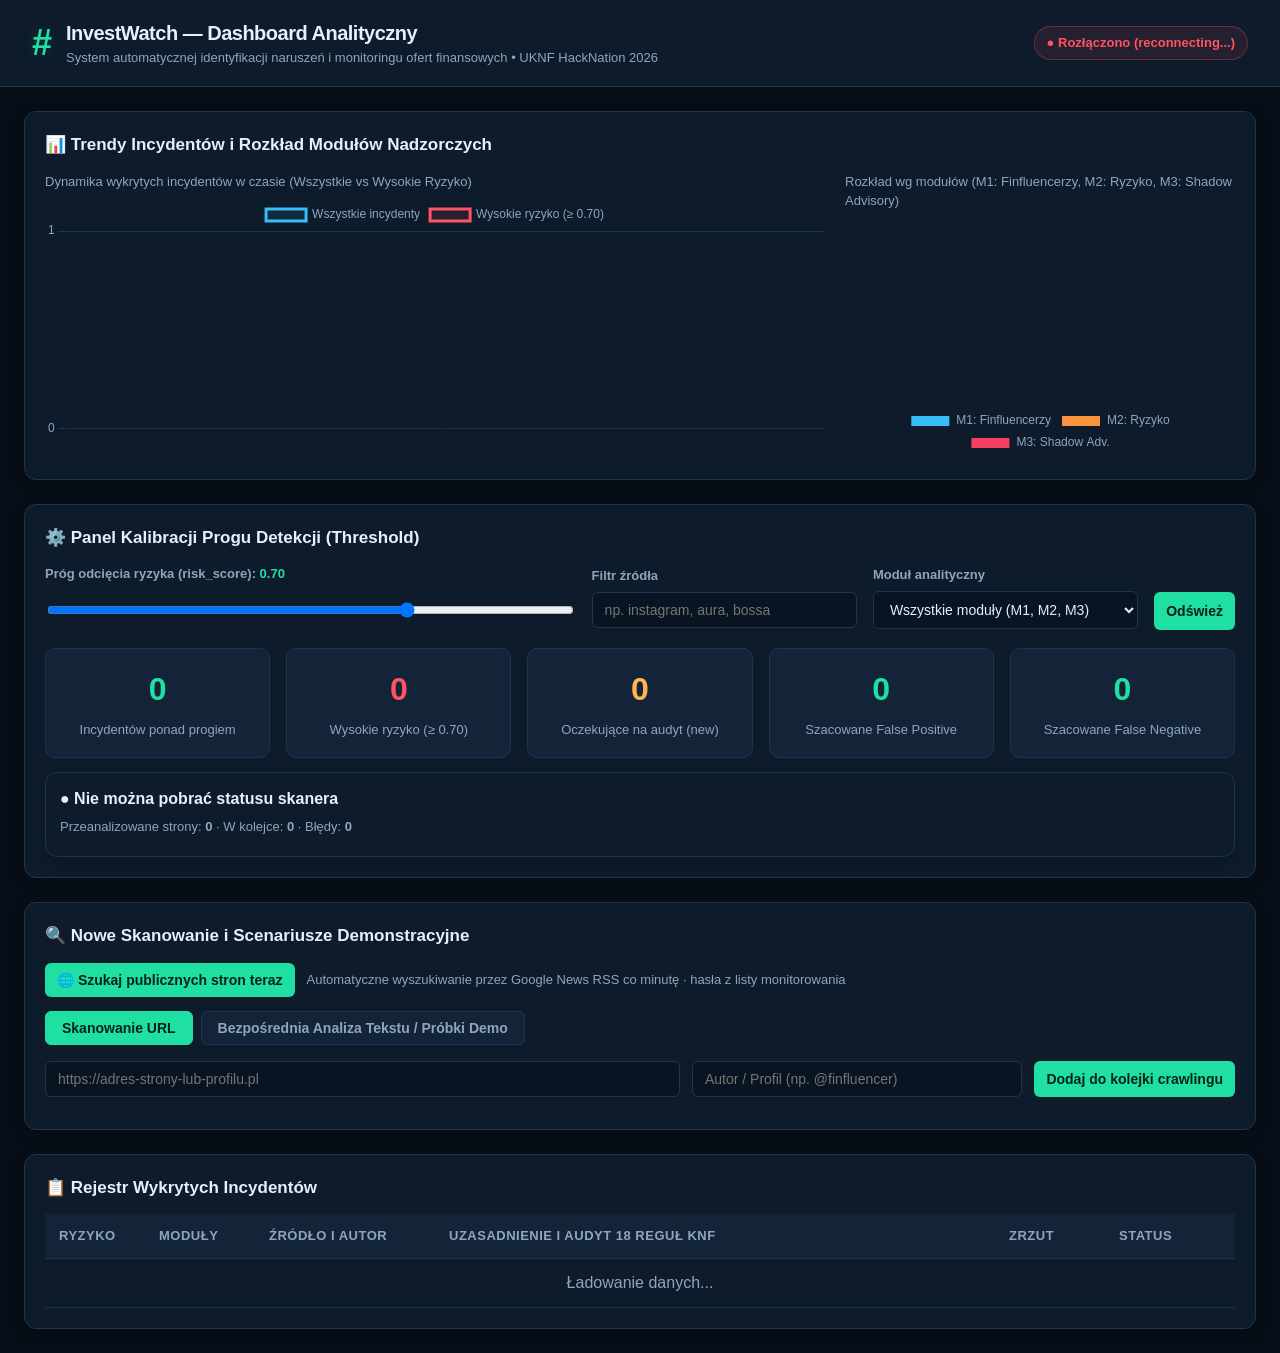
==== frontend-dashboard/public/index.html @ 6105995d "save" ====
<!doctype html>
<html lang="pl">
<head>
  <meta charset="utf-8">
  <meta name="viewport" content="width=device-width,initial-scale=1">
  <title>#InvestWatch — Dashboard Analityczny UKNF</title>
  <link rel="stylesheet" href="style.css">
  <script src="chart.umd.js"></script>
</head>
<body>
  <header>
    <div class="logo-group">
      <span class="mark">#</span>
      <div>
        <h1>InvestWatch — Dashboard Analityczny</h1>
        <p>System automatycznej identyfikacji naruszeń i monitoringu ofert finansowych • UKNF HackNation 2026</p>
      </div>
    </div>
    <div class="status-badge" id="connStatus">● System Online</div>
  </header>

  <main>
    <!-- Sekcja Wykresów Trendów i Modułów -->
    <section class="card">
      <h2>📊 Trendy Incydentów i Rozkład Modułów Nadzorczych</h2>
      <div class="charts-grid">
        <div>
          <div style="font-size: 13px; color: var(--muted); margin-bottom: 8px;">Dynamika wykrytych incydentów w czasie (Wszystkie vs Wysokie Ryzyko)</div>
          <div class="chart-wrapper">
            <canvas id="trendsChart"></canvas>
          </div>
        </div>
        <div>
          <div style="font-size: 13px; color: var(--muted); margin-bottom: 8px;">Rozkład wg modułów (M1: Finfluencerzy, M2: Ryzyko, M3: Shadow Advisory)</div>
          <div class="chart-wrapper">
            <canvas id="modulesChart"></canvas>
          </div>
        </div>
      </div>
    </section>

    <!-- Sekcja Kalibracji i Statystyk -->
    <section class="card">
      <h2>⚙️ Panel Kalibracji Progu Detekcji (Threshold)</h2>
      <div class="controls-row">
        <div class="control-group" style="flex: 2;">
          <label>Próg odcięcia ryzyka (risk_score): <b id="thresholdDisplay" style="color: var(--accent);">0.70</b></label>
          <input id="threshold" type="range" min="0" max="1" step="0.05" value="0.70">
        </div>
        <div class="control-group">
          <label>Filtr źródła</label>
          <input id="sourceFilter" placeholder="np. instagram, aura, bossa">
        </div>
        <div class="control-group">
          <label>Moduł analityczny</label>
          <select id="moduleFilter">
            <option value="">Wszystkie moduły (M1, M2, M3)</option>
            <option value="1">Moduł 1 — Finfluencerzy i podmioty trzecie</option>
            <option value="2">Moduł 2 — Zgodność i informacja o ryzyku</option>
            <option value="3">Moduł 3 — Shadow Advisory (brak licencji KNF)</option>
          </select>
        </div>
        <button id="refreshBtn" style="height: 38px; align-self: flex-end;">Odśwież</button>
      </div>

      <div class="stats-grid" style="margin-top: 18px;">
        <div class="stat-item"><b id="statTotal">0</b><span>Incydentów ponad progiem</span></div>
        <div class="stat-item danger"><b id="statHigh">0</b><span>Wysokie ryzyko (≥ 0.70)</span></div>
        <div class="stat-item warn"><b id="statReview">0</b><span>Oczekujące na audyt (new)</span></div>
        <div class="stat-item"><b id="statFp">0</b><span>Szacowane False Positive</span></div>
        <div class="stat-item"><b id="statFn">0</b><span>Szacowane False Negative</span></div>
      </div>
      <div class="card" id="crawlerLive" style="margin-top:14px;padding:14px;border:1px solid var(--line);">
        <b id="crawlerState">● Skaner uruchomiony — oczekuje na nowe strony</b>
        <div style="margin-top:6px;font-size:13px;color:var(--muted);">Przeanalizowane strony: <b id="pagesAnalyzed">0</b> · W kolejce: <b id="pagesQueued">0</b> · Błędy: <b id="pagesFailed">0</b></div>
        <div id="currentPage" style="margin-top:6px;font-size:13px;overflow-wrap:anywhere;"></div>
      </div>
    </section>

    <!-- Sekcja Nowego Skanowania i Szybkich Próbek Demo -->
    <section class="card">
      <h2>🔍 Nowe Skanowanie i Scenariusze Demonstracyjne</h2>
      <div style="display:flex;gap:12px;align-items:center;flex-wrap:wrap;margin-bottom:14px;">
        <button type="button" id="discoverBtn">🌐 Szukaj publicznych stron teraz</button>
        <span style="font-size:13px;color:var(--muted);">Automatyczne wyszukiwanie przez Google News RSS co minutę · hasła z listy monitorowania</span>
      </div>
      <div class="tab-nav">
        <button class="tab-btn active" id="tabUrlBtn">Skanowanie URL</button>
        <button class="tab-btn" id="tabTextBtn">Bezpośrednia Analiza Tekstu / Próbki Demo</button>
      </div>

      <!-- Skanowanie URL -->
      <div id="tabUrlContent">
        <form id="urlScanForm" style="display: flex; gap: 12px; flex-wrap: wrap;">
          <input id="scanUrl" type="url" placeholder="https://adres-strony-lub-profilu.pl" required style="flex: 2; min-width: 280px;">
          <input id="scanAuthor" placeholder="Autor / Profil (np. @finfluencer)" style="flex: 1; min-width: 180px;">
          <button type="submit">Dodaj do kolejki crawlingu</button>
        </form>
      </div>

      <!-- Bezpośrednia analiza tekstu i próbki demo -->
      <div id="tabTextContent" style="display: none;">
        <div style="font-size: 13px; color: var(--muted); margin-bottom: 8px;">Wklej treść oferty lub wybierz gotowy scenariusz demo przygotowany dla Jury:</div>
        <textarea id="directText" rows="4" style="width: 100%;" placeholder="Wklej treść posta, oferty lub materiału promocyjnego..."></textarea>
        <div style="display: flex; gap: 12px; margin-top: 10px; flex-wrap: wrap; align-items: center;">
          <input id="directAuthor" placeholder="Autor / Konto (opcjonalnie)" style="flex: 1;">
          <button id="directScanBtn">Analizuj treść natychmiast</button>
        </div>
        <div class="sample-buttons">
          <button type="button" class="sample-btn" id="sampleM1">✨ Próbka M1: Finfluencer Instagram z kodem XTB</button>
          <button type="button" class="sample-btn" id="sampleM2">✨ Próbka M2: Ostrzeżenie i gwarancja KNF (Global Trade)</button>
          <button type="button" class="sample-btn" id="sampleM3">✨ Próbka M3: Shadow Family Office (Aura Wealth)</button>
          <button type="button" class="sample-btn" id="sampleOk">✨ Próbka Zgodna: Komunikat DM BOŚ z ryzykiem</button>
        </div>
      </div>

      <div id="scanStatusBox" style="margin-top: 12px; font-size: 14px; color: var(--accent); font-weight: 600;"></div>
    </section>

    <!-- Tabela Wyników Incydentów -->
    <section class="card">
      <h2>📋 Rejestr Wykrytych Incydentów</h2>
      <div id="liveAlertBox" class="alert-box"></div>
      <table>
        <thead>
          <tr>
            <th style="width: 100px;">Ryzyko</th>
            <th style="width: 110px;">Moduły</th>
            <th style="width: 180px;">Źródło i Autor</th>
            <th>Uzasadnienie i Audyt 18 Reguł KNF</th>
            <th style="width: 110px;">Zrzut</th>
            <th style="width: 130px;">Status</th>
          </tr>
        </thead>
        <tbody id="findingsRows">
          <tr><td colspan="6" style="text-align: center; color: var(--muted);">Ładowanie danych...</td></tr>
        </tbody>
      </table>
    </section>
  </main>

  <script src="app.js"></script>
</body>
</html>
---- frontend-dashboard/public/style.css ----
:root {
  --bg: #070e17;
  --panel: #0d1b2a;
  --panel-alt: #132438;
  --line: #1e3550;
  --text: #e6effa;
  --muted: #8fa5be;
  --accent: #20dfa2;
  --accent-glow: rgba(32, 223, 162, 0.18);
  --warn: #ffb74d;
  --danger: #ff5263;
  --danger-glow: rgba(255, 82, 99, 0.2);
  --m1: #38bdf8;
  --m2: #fb923c;
  --m3: #f43f5e;
}

* { box-sizing: border-box; }
body {
  margin: 0;
  background: var(--bg);
  color: var(--text);
  font-family: -apple-system, BlinkMacSystemFont, "Segoe UI", Roboto, Helvetica, Arial, sans-serif;
  line-height: 1.5;
}

header {
  display: flex;
  align-items: center;
  justify-content: space-between;
  padding: 16px 32px;
  background: var(--panel);
  border-bottom: 1px solid var(--line);
  position: sticky;
  top: 0;
  z-index: 100;
}

.logo-group {
  display: flex;
  align-items: center;
  gap: 14px;
}

.mark {
  font-size: 36px;
  font-weight: 900;
  color: var(--accent);
  text-shadow: 0 0 16px var(--accent-glow);
}

header h1 {
  font-size: 20px;
  margin: 0;
  letter-spacing: -0.5px;
}

header p {
  font-size: 13px;
  color: var(--muted);
  margin: 0;
}

.status-badge {
  display: flex;
  align-items: center;
  gap: 8px;
  font-size: 13px;
  font-weight: 600;
  padding: 6px 12px;
  border-radius: 20px;
  background: rgba(32, 223, 162, 0.1);
  color: var(--accent);
  border: 1px solid rgba(32, 223, 162, 0.3);
}

.status-badge.offline {
  background: rgba(255, 82, 99, 0.1);
  color: var(--danger);
  border-color: rgba(255, 82, 99, 0.3);
}

main {
  max-width: 1400px;
  margin: 24px auto;
  padding: 0 24px;
  display: flex;
  flex-direction: column;
  gap: 24px;
}

.card {
  background: var(--panel);
  border: 1px solid var(--line);
  border-radius: 12px;
  padding: 20px;
  box-shadow: 0 4px 16px rgba(0, 0, 0, 0.2);
}

.card h2 {
  font-size: 17px;
  margin: 0 0 14px 0;
  display: flex;
  align-items: center;
  gap: 8px;
}

.charts-grid {
  display: grid;
  grid-template-columns: 2fr 1fr;
  gap: 20px;
}

.chart-wrapper {
  position: relative;
  height: 240px;
  width: 100%;
}

.stats-grid {
  display: grid;
  grid-template-columns: repeat(auto-fit, minmax(200px, 1fr));
  gap: 16px;
}

.stat-item {
  background: var(--panel-alt);
  border: 1px solid var(--line);
  border-radius: 10px;
  padding: 16px;
  text-align: center;
}

.stat-item b {
  display: block;
  font-size: 32px;
  font-weight: 800;
  color: var(--accent);
  margin-bottom: 4px;
}

.stat-item.danger b {
  color: var(--danger);
}

.stat-item.warn b {
  color: var(--warn);
}

.stat-item span {
  font-size: 13px;
  color: var(--muted);
}

.controls-row {
  display: flex;
  gap: 16px;
  align-items: center;
  flex-wrap: wrap;
}

.control-group {
  display: flex;
  flex-direction: column;
  gap: 6px;
  flex: 1;
  min-width: 160px;
}

.control-group label {
  font-size: 13px;
  color: var(--muted);
  font-weight: 600;
}

input, select, textarea, button {
  font-family: inherit;
  font-size: 14px;
  padding: 9px 12px;
  border-radius: 6px;
  border: 1px solid var(--line);
  background: #091422;
  color: var(--text);
}

button {
  background: var(--accent);
  border: none;
  color: #032317;
  font-weight: 700;
  cursor: pointer;
  transition: opacity 0.2s;
}

button:hover {
  opacity: 0.9;
}

button.btn-secondary {
  background: #172a40;
  color: var(--text);
  border: 1px solid var(--line);
}

button.btn-secondary:hover {
  background: #1f3754;
}

.sample-buttons {
  display: flex;
  gap: 10px;
  flex-wrap: wrap;
  margin-top: 12px;
}

.sample-btn {
  font-size: 12px;
  padding: 6px 10px;
  border-radius: 6px;
  background: #122438;
  border: 1px solid var(--line);
  color: var(--muted);
  cursor: pointer;
}

.sample-btn:hover {
  color: var(--text);
  border-color: var(--accent);
}

.badge {
  display: inline-block;
  padding: 3px 8px;
  border-radius: 4px;
  font-size: 12px;
  font-weight: 700;
  margin-right: 4px;
}

.badge-m1 { background: rgba(56, 189, 248, 0.2); color: var(--m1); border: 1px solid var(--m1); }
.badge-m2 { background: rgba(251, 146, 60, 0.2); color: var(--m2); border: 1px solid var(--m2); }
.badge-m3 { background: rgba(244, 63, 94, 0.2); color: var(--m3); border: 1px solid var(--m3); }

table {
  width: 100%;
  border-collapse: collapse;
  margin-top: 12px;
}

th, td {
  padding: 12px 14px;
  text-align: left;
  border-bottom: 1px solid var(--line);
  vertical-align: top;
}

th {
  background: var(--panel-alt);
  color: var(--muted);
  font-size: 13px;
  text-transform: uppercase;
  letter-spacing: 0.5px;
}

tr:hover td {
  background: rgba(255, 255, 255, 0.02);
}

.score-badge {
  display: inline-block;
  padding: 4px 10px;
  border-radius: 6px;
  font-weight: 800;
  font-size: 15px;
}

.score-high {
  background: var(--danger-glow);
  color: var(--danger);
  border: 1px solid var(--danger);
}

.score-medium {
  background: rgba(255, 183, 77, 0.15);
  color: var(--warn);
  border: 1px solid var(--warn);
}

.score-low {
  background: rgba(32, 223, 162, 0.15);
  color: var(--accent);
  border: 1px solid var(--accent);
}

.alert-box {
  background: rgba(255, 82, 99, 0.15);
  border-left: 4px solid var(--danger);
  padding: 12px 16px;
  border-radius: 4px;
  margin-bottom: 16px;
  display: none;
  font-weight: 600;
  color: var(--text);
  animation: slideDown 0.3s ease;
}

@keyframes slideDown {
  from { opacity: 0; transform: translateY(-8px); }
  to { opacity: 1; transform: translateY(0); }
}

details {
  margin-top: 8px;
  font-size: 13px;
  background: #091422;
  padding: 8px 12px;
  border-radius: 6px;
  border: 1px solid var(--line);
}

summary {
  cursor: pointer;
  color: var(--accent);
  font-weight: 600;
}

.issue-item {
  margin-top: 6px;
  padding-bottom: 6px;
  border-bottom: 1px dashed var(--line);
}

.issue-item:last-child {
  border-bottom: none;
}

.issue-legal {
  font-size: 11px;
  color: var(--muted);
}

.tab-nav {
  display: flex;
  gap: 8px;
  margin-bottom: 16px;
}

.tab-btn {
  padding: 8px 16px;
  border-radius: 6px;
  background: var(--panel-alt);
  border: 1px solid var(--line);
  color: var(--muted);
  cursor: pointer;
}

.tab-btn.active {
  background: var(--accent);
  color: #032317;
  font-weight: 700;
  border-color: var(--accent);
}

@media (max-width: 900px) {
  .charts-grid {
    grid-template-columns: 1fr;
  }
}
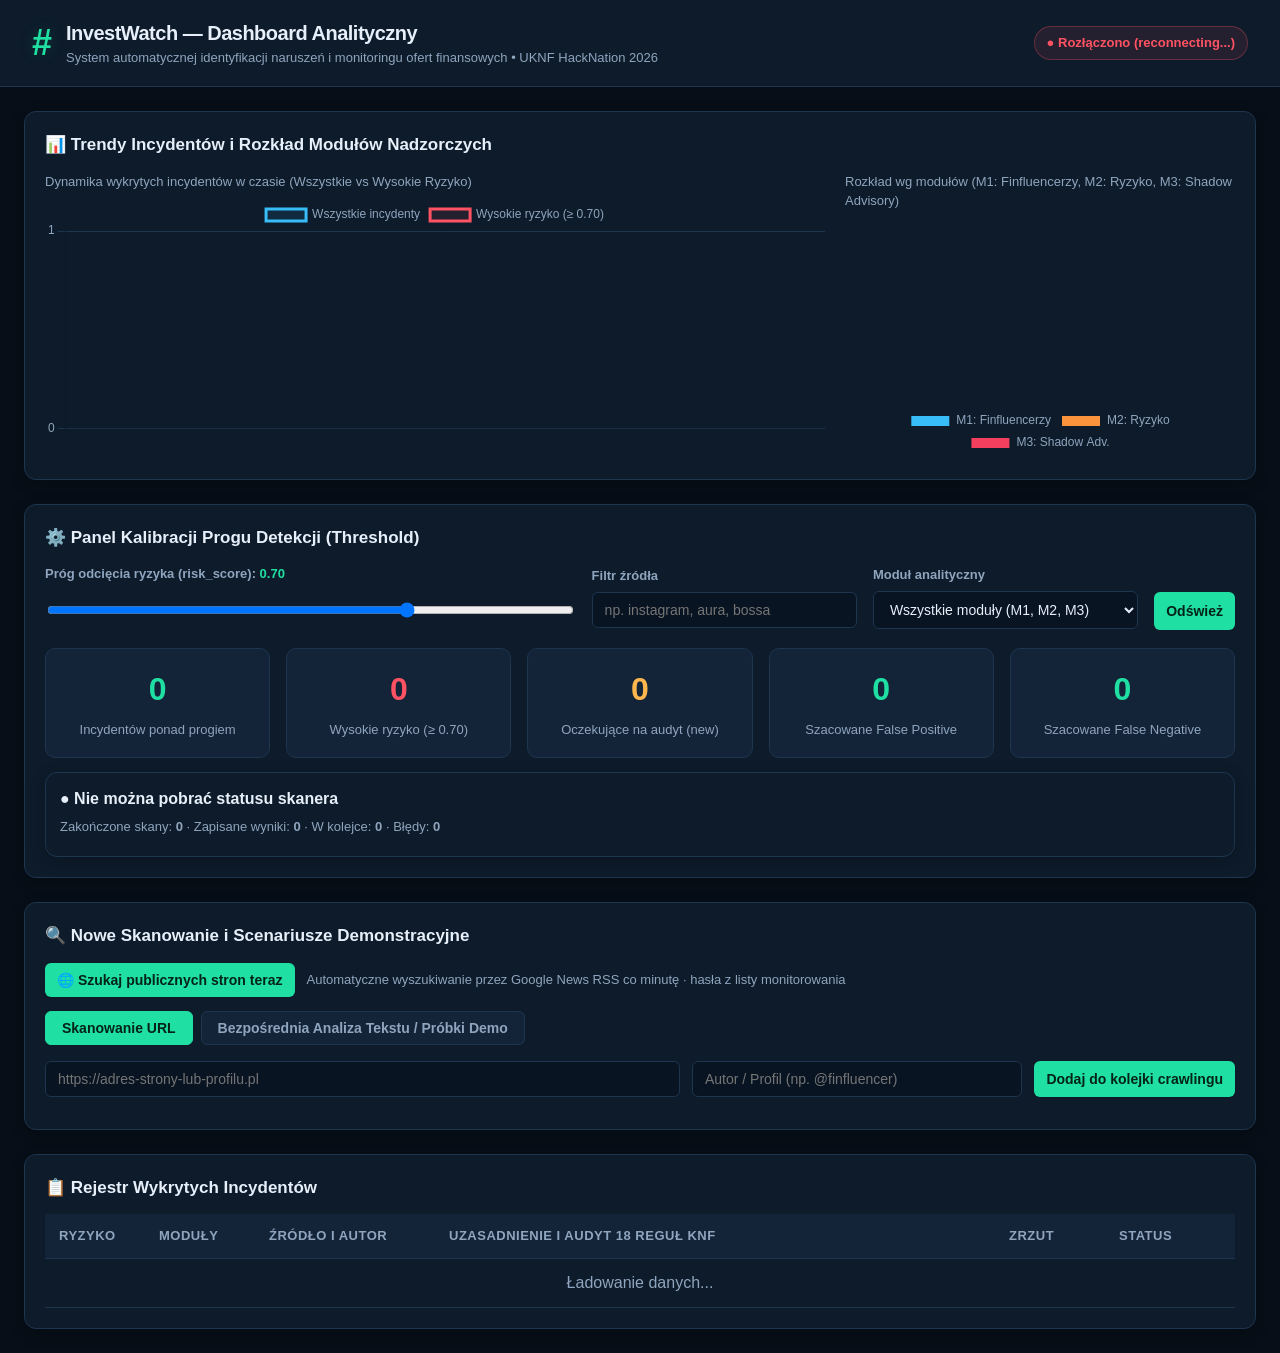
==== commit fa52f569: "save" ====
--- a/frontend-dashboard/public/index.html
+++ b/frontend-dashboard/public/index.html
@@ -72,7 +72,7 @@
       </div>
       <div class="card" id="crawlerLive" style="margin-top:14px;padding:14px;border:1px solid var(--line);">
         <b id="crawlerState">● Skaner uruchomiony — oczekuje na nowe strony</b>
-        <div style="margin-top:6px;font-size:13px;color:var(--muted);">Przeanalizowane strony: <b id="pagesAnalyzed">0</b> · W kolejce: <b id="pagesQueued">0</b> · Błędy: <b id="pagesFailed">0</b></div>
+        <div style="margin-top:6px;font-size:13px;color:var(--muted);">Zakończone skany: <b id="pagesAnalyzed">0</b> · Zapisane wyniki: <b id="findingsSaved">0</b> · W kolejce: <b id="pagesQueued">0</b> · Błędy: <b id="pagesFailed">0</b></div>
         <div id="currentPage" style="margin-top:6px;font-size:13px;overflow-wrap:anywhere;"></div>
       </div>
     </section>
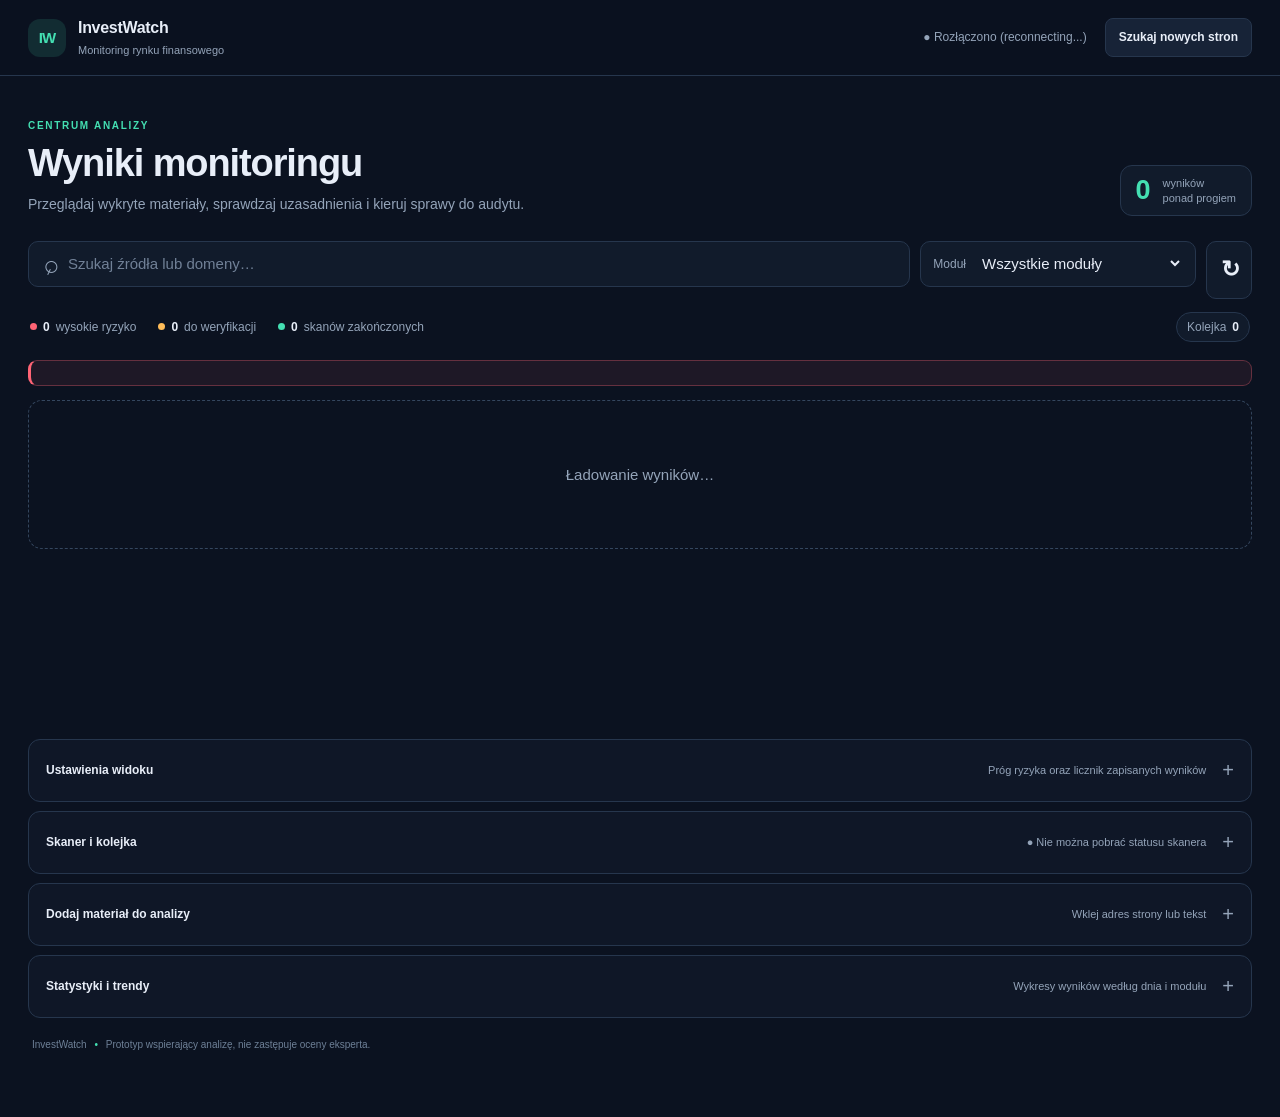
==== commit f3c20047: "save" ====
--- a/frontend-dashboard/public/index.html
+++ b/frontend-dashboard/public/index.html
@@ -3,142 +3,98 @@
 <head>
   <meta charset="utf-8">
   <meta name="viewport" content="width=device-width,initial-scale=1">
-  <title>#InvestWatch — Dashboard Analityczny UKNF</title>
-  <link rel="stylesheet" href="style.css">
+  <meta name="theme-color" content="#0b1220">
+  <title>InvestWatch — Wyniki monitoringu</title>
+  <link rel="stylesheet" href="style.css?v=20261122-3">
   <script src="chart.umd.js"></script>
 </head>
 <body>
-  <header>
-    <div class="logo-group">
-      <span class="mark">#</span>
-      <div>
-        <h1>InvestWatch — Dashboard Analityczny</h1>
-        <p>System automatycznej identyfikacji naruszeń i monitoringu ofert finansowych • UKNF HackNation 2026</p>
-      </div>
+  <header class="topbar">
+    <a class="brand" href="#wyniki" aria-label="InvestWatch, przejdź do wyników">
+      <span class="brand-mark">IW</span>
+      <span><b>InvestWatch</b><small>Monitoring rynku finansowego</small></span>
+    </a>
+    <div class="topbar-actions">
+      <span class="status-badge" id="connStatus"><i></i> Łączenie…</span>
+      <button class="btn-secondary" id="discoverBtn" type="button">Szukaj nowych stron</button>
     </div>
-    <div class="status-badge" id="connStatus">● System Online</div>
   </header>
 
   <main>
-    <!-- Sekcja Wykresów Trendów i Modułów -->
-    <section class="card">
-      <h2>📊 Trendy Incydentów i Rozkład Modułów Nadzorczych</h2>
-      <div class="charts-grid">
+    <section class="results-section" id="wyniki">
+      <div class="page-heading">
         <div>
-          <div style="font-size: 13px; color: var(--muted); margin-bottom: 8px;">Dynamika wykrytych incydentów w czasie (Wszystkie vs Wysokie Ryzyko)</div>
-          <div class="chart-wrapper">
-            <canvas id="trendsChart"></canvas>
-          </div>
+          <div class="eyebrow">CENTRUM ANALIZY</div>
+          <h1>Wyniki monitoringu</h1>
+          <p>Przeglądaj wykryte materiały, sprawdzaj uzasadnienia i kieruj sprawy do audytu.</p>
         </div>
-        <div>
-          <div style="font-size: 13px; color: var(--muted); margin-bottom: 8px;">Rozkład wg modułów (M1: Finfluencerzy, M2: Ryzyko, M3: Shadow Advisory)</div>
-          <div class="chart-wrapper">
-            <canvas id="modulesChart"></canvas>
-          </div>
-        </div>
+        <div class="result-total"><b id="statTotal">0</b><span>wyników<br>ponad progiem</span></div>
+      </div>
+
+      <div class="filterbar">
+        <label class="search-field"><span aria-hidden="true">⌕</span><input id="sourceFilter" placeholder="Szukaj źródła lub domeny…" autocomplete="off"></label>
+        <label class="select-field"><span>Moduł</span><select id="moduleFilter">
+          <option value="">Wszystkie moduły</option>
+          <option value="1">M1 · Finfluencerzy</option>
+          <option value="2">M2 · Informacja o ryzyku</option>
+          <option value="3">M3 · Shadow Advisory</option>
+        </select></label>
+        <button class="icon-button" id="refreshBtn" type="button" title="Odśwież wyniki" aria-label="Odśwież wyniki">↻</button>
+      </div>
+      <div class="quick-stats">
+        <span><i class="dot dot-red"></i><b id="statHigh">0</b> wysokie ryzyko</span>
+        <span><i class="dot dot-amber"></i><b id="statReview">0</b> do weryfikacji</span>
+        <span id="scanSummary"><i class="dot dot-green"></i><b id="pagesAnalyzed">0</b> skanów zakończonych</span>
+        <span class="scan-queue">Kolejka <b id="pagesQueued">0</b></span>
+      </div>
+
+      <div id="liveAlertBox" class="alert-box"></div>
+      <div id="scanStatusBox" class="inline-message" aria-live="polite"></div>
+      <div id="findingsRows" class="result-list" aria-live="polite">
+        <div class="empty-state">Ładowanie wyników…</div>
       </div>
     </section>
 
-    <!-- Sekcja Kalibracji i Statystyk -->
-    <section class="card">
-      <h2>⚙️ Panel Kalibracji Progu Detekcji (Threshold)</h2>
-      <div class="controls-row">
-        <div class="control-group" style="flex: 2;">
-          <label>Próg odcięcia ryzyka (risk_score): <b id="thresholdDisplay" style="color: var(--accent);">0.70</b></label>
+    <aside class="secondary-tools">
+      <details class="tool-panel">
+        <summary><span>Ustawienia widoku</span><small>Próg ryzyka oraz licznik zapisanych wyników</small></summary>
+        <div class="tool-content">
+          <label class="threshold-label">Minimalny poziom ryzyka <b id="thresholdDisplay">0.70</b></label>
           <input id="threshold" type="range" min="0" max="1" step="0.05" value="0.70">
+          <p class="muted-note">Wyniki poniżej progu są ukryte.</p>
+          <div class="stats-grid">
+            <div class="stat-item"><b id="findingsSaved">0</b><span>Unikalne zapisane treści</span></div>
+            <div class="stat-item"><b id="pagesFailed">0</b><span>Błędy pobierania</span></div>
+            <div class="stat-item"><b id="statFp">—</b><span>Odrzucone wyniki ponad progiem</span></div>
+            <div class="stat-item"><b id="statFn">—</b><span>Potwierdzone wyniki poniżej progu</span></div>
+            <div class="stat-item"><b id="statPrecision">—</b><span>Precyzja w ocenionych wynikach</span></div>
+            <div class="stat-item"><b id="statRecall">—</b><span>Czułość w ocenionych wynikach</span></div>
+          </div>
+          <p class="muted-note" id="reviewedSampleCount">Metryki pojawią się po oznaczeniu wyników jako potwierdzone lub odrzucone.</p>
         </div>
-        <div class="control-group">
-          <label>Filtr źródła</label>
-          <input id="sourceFilter" placeholder="np. instagram, aura, bossa">
+      </details>
+
+      <details class="tool-panel">
+        <summary><span>Skaner i kolejka</span><small id="crawlerState">Sprawdzam status…</small></summary>
+        <div class="tool-content"><div id="currentPage" class="current-page"></div><div id="crawlerFailures" class="crawler-failures"></div></div>
+      </details>
+
+      <details class="tool-panel">
+        <summary><span>Dodaj materiał do analizy</span><small>Wklej adres strony lub tekst</small></summary>
+        <div class="tool-content">
+          <div class="tab-nav"><button class="tab-btn active" id="tabUrlBtn" type="button">Adres URL</button><button class="tab-btn" id="tabTextBtn" type="button">Tekst / próbka</button></div>
+          <div id="tabUrlContent"><form id="urlScanForm" class="scan-form"><input id="scanUrl" type="url" placeholder="https://adres-strony.pl" required><input id="scanAuthor" placeholder="Autor / profil (opcjonalnie)"><button type="submit">Dodaj do kolejki</button></form></div>
+          <div id="tabTextContent" style="display:none"><textarea id="directText" rows="4" placeholder="Wklej treść posta, oferty lub materiału…"></textarea><div class="scan-form"><input id="directAuthor" placeholder="Autor / konto (opcjonalnie)"><button id="directScanBtn" type="button">Analizuj tekst</button></div><div class="sample-buttons"><button type="button" class="sample-btn" id="sampleM1">Próbka M1</button><button type="button" class="sample-btn" id="sampleM2">Próbka M2</button><button type="button" class="sample-btn" id="sampleM3">Próbka M3</button><button type="button" class="sample-btn" id="sampleOk">Próbka zgodna</button></div></div>
         </div>
-        <div class="control-group">
-          <label>Moduł analityczny</label>
-          <select id="moduleFilter">
-            <option value="">Wszystkie moduły (M1, M2, M3)</option>
-            <option value="1">Moduł 1 — Finfluencerzy i podmioty trzecie</option>
-            <option value="2">Moduł 2 — Zgodność i informacja o ryzyku</option>
-            <option value="3">Moduł 3 — Shadow Advisory (brak licencji KNF)</option>
-          </select>
-        </div>
-        <button id="refreshBtn" style="height: 38px; align-self: flex-end;">Odśwież</button>
-      </div>
+      </details>
 
-      <div class="stats-grid" style="margin-top: 18px;">
-        <div class="stat-item"><b id="statTotal">0</b><span>Incydentów ponad progiem</span></div>
-        <div class="stat-item danger"><b id="statHigh">0</b><span>Wysokie ryzyko (≥ 0.70)</span></div>
-        <div class="stat-item warn"><b id="statReview">0</b><span>Oczekujące na audyt (new)</span></div>
-        <div class="stat-item"><b id="statFp">0</b><span>Szacowane False Positive</span></div>
-        <div class="stat-item"><b id="statFn">0</b><span>Szacowane False Negative</span></div>
-      </div>
-      <div class="card" id="crawlerLive" style="margin-top:14px;padding:14px;border:1px solid var(--line);">
-        <b id="crawlerState">● Skaner uruchomiony — oczekuje na nowe strony</b>
-        <div style="margin-top:6px;font-size:13px;color:var(--muted);">Zakończone skany: <b id="pagesAnalyzed">0</b> · Zapisane wyniki: <b id="findingsSaved">0</b> · W kolejce: <b id="pagesQueued">0</b> · Błędy: <b id="pagesFailed">0</b></div>
-        <div id="currentPage" style="margin-top:6px;font-size:13px;overflow-wrap:anywhere;"></div>
-      </div>
-    </section>
-
-    <!-- Sekcja Nowego Skanowania i Szybkich Próbek Demo -->
-    <section class="card">
-      <h2>🔍 Nowe Skanowanie i Scenariusze Demonstracyjne</h2>
-      <div style="display:flex;gap:12px;align-items:center;flex-wrap:wrap;margin-bottom:14px;">
-        <button type="button" id="discoverBtn">🌐 Szukaj publicznych stron teraz</button>
-        <span style="font-size:13px;color:var(--muted);">Automatyczne wyszukiwanie przez Google News RSS co minutę · hasła z listy monitorowania</span>
-      </div>
-      <div class="tab-nav">
-        <button class="tab-btn active" id="tabUrlBtn">Skanowanie URL</button>
-        <button class="tab-btn" id="tabTextBtn">Bezpośrednia Analiza Tekstu / Próbki Demo</button>
-      </div>
-
-      <!-- Skanowanie URL -->
-      <div id="tabUrlContent">
-        <form id="urlScanForm" style="display: flex; gap: 12px; flex-wrap: wrap;">
-          <input id="scanUrl" type="url" placeholder="https://adres-strony-lub-profilu.pl" required style="flex: 2; min-width: 280px;">
-          <input id="scanAuthor" placeholder="Autor / Profil (np. @finfluencer)" style="flex: 1; min-width: 180px;">
-          <button type="submit">Dodaj do kolejki crawlingu</button>
-        </form>
-      </div>
-
-      <!-- Bezpośrednia analiza tekstu i próbki demo -->
-      <div id="tabTextContent" style="display: none;">
-        <div style="font-size: 13px; color: var(--muted); margin-bottom: 8px;">Wklej treść oferty lub wybierz gotowy scenariusz demo przygotowany dla Jury:</div>
-        <textarea id="directText" rows="4" style="width: 100%;" placeholder="Wklej treść posta, oferty lub materiału promocyjnego..."></textarea>
-        <div style="display: flex; gap: 12px; margin-top: 10px; flex-wrap: wrap; align-items: center;">
-          <input id="directAuthor" placeholder="Autor / Konto (opcjonalnie)" style="flex: 1;">
-          <button id="directScanBtn">Analizuj treść natychmiast</button>
-        </div>
-        <div class="sample-buttons">
-          <button type="button" class="sample-btn" id="sampleM1">✨ Próbka M1: Finfluencer Instagram z kodem XTB</button>
-          <button type="button" class="sample-btn" id="sampleM2">✨ Próbka M2: Ostrzeżenie i gwarancja KNF (Global Trade)</button>
-          <button type="button" class="sample-btn" id="sampleM3">✨ Próbka M3: Shadow Family Office (Aura Wealth)</button>
-          <button type="button" class="sample-btn" id="sampleOk">✨ Próbka Zgodna: Komunikat DM BOŚ z ryzykiem</button>
-        </div>
-      </div>
-
-      <div id="scanStatusBox" style="margin-top: 12px; font-size: 14px; color: var(--accent); font-weight: 600;"></div>
-    </section>
-
-    <!-- Tabela Wyników Incydentów -->
-    <section class="card">
-      <h2>📋 Rejestr Wykrytych Incydentów</h2>
-      <div id="liveAlertBox" class="alert-box"></div>
-      <table>
-        <thead>
-          <tr>
-            <th style="width: 100px;">Ryzyko</th>
-            <th style="width: 110px;">Moduły</th>
-            <th style="width: 180px;">Źródło i Autor</th>
-            <th>Uzasadnienie i Audyt 18 Reguł KNF</th>
-            <th style="width: 110px;">Zrzut</th>
-            <th style="width: 130px;">Status</th>
-          </tr>
-        </thead>
-        <tbody id="findingsRows">
-          <tr><td colspan="6" style="text-align: center; color: var(--muted);">Ładowanie danych...</td></tr>
-        </tbody>
-      </table>
-    </section>
+      <details class="tool-panel">
+        <summary><span>Statystyki i trendy</span><small>Wykresy wyników według dnia i modułu</small></summary>
+        <div class="tool-content charts-grid"><div><h3>Incydenty w czasie</h3><div class="chart-wrapper"><canvas id="trendsChart"></canvas></div></div><div><h3>Wyniki według modułu</h3><div class="chart-wrapper"><canvas id="modulesChart"></canvas></div></div></div>
+      </details>
+      <footer>InvestWatch <span>•</span> Prototyp wspierający analizę, nie zastępuje oceny eksperta.</footer>
+    </aside>
   </main>
-
-  <script src="app.js"></script>
+  <script src="app.js?v=20261122-3"></script>
 </body>
 </html>
--- a/frontend-dashboard/public/style.css
+++ b/frontend-dashboard/public/style.css
@@ -1,368 +1,177 @@
 :root {
-  --bg: #070e17;
-  --panel: #0d1b2a;
-  --panel-alt: #132438;
-  --line: #1e3550;
-  --text: #e6effa;
-  --muted: #8fa5be;
-  --accent: #20dfa2;
-  --accent-glow: rgba(32, 223, 162, 0.18);
-  --warn: #ffb74d;
-  --danger: #ff5263;
-  --danger-glow: rgba(255, 82, 99, 0.2);
-  --m1: #38bdf8;
-  --m2: #fb923c;
-  --m3: #f43f5e;
+  color-scheme: dark;
+  --bg: #0b1220;
+  --panel: #111b2b;
+  --panel-raised: #172337;
+  --line: #26364d;
+  --text: #e8eef8;
+  --muted: #94a4b9;
+  --accent: #44dfb2;
+  --danger: #ff6475;
+  --warn: #ffbd59;
+  --m1: #5ac8fa;
+  --m2: #ffad5c;
+  --m3: #ff7086;
 }
-
 * { box-sizing: border-box; }
-body {
-  margin: 0;
-  background: var(--bg);
-  color: var(--text);
-  font-family: -apple-system, BlinkMacSystemFont, "Segoe UI", Roboto, Helvetica, Arial, sans-serif;
-  line-height: 1.5;
+html { scroll-behavior: smooth; }
+body { margin: 0; background: var(--bg); color: var(--text); font: 15px/1.55 -apple-system, BlinkMacSystemFont, "Segoe UI", sans-serif; }
+button, input, select, textarea { font: inherit; }
+button, select, summary, a { -webkit-tap-highlight-color: transparent; }
+.topbar { height: 76px; position: sticky; top: 0; z-index: 10; display: flex; justify-content: space-between; align-items: center; padding: 0 max(28px, calc((100vw - 1440px)/2)); background: rgba(11,18,32,.92); backdrop-filter: blur(16px); border-bottom: 1px solid var(--line); }
+.brand { display: flex; align-items: center; gap: 12px; color: inherit; text-decoration: none; }
+.brand-mark { width: 38px; height: 38px; display: grid; place-items: center; border-radius: 12px; background: rgba(68,223,178,.13); color: var(--accent); font-weight: 850; letter-spacing: -1px; }
+.brand b, .brand small { display: block; }
+.brand b { font-size: 16px; letter-spacing: -.3px; }
+.brand small { margin-top: 1px; color: var(--muted); font-size: 11px; }
+.topbar-actions { display: flex; align-items: center; gap: 18px; }
+.status-badge { display: flex; align-items: center; gap: 8px; color: var(--muted); font-size: 12px; }
+.status-badge i { width: 8px; height: 8px; border-radius: 50%; background: var(--accent); box-shadow: 0 0 12px rgba(68,223,178,.65); }
+.status-badge.offline i { background: var(--danger); box-shadow: 0 0 12px rgba(255,100,117,.5); }
+main { width: min(1440px, 100%); margin: 0 auto; padding: 42px 28px 64px; }
+.results-section { min-height: 65vh; }
+.page-heading { display: flex; align-items: end; justify-content: space-between; gap: 24px; margin: 0 0 25px; }
+.eyebrow { margin-bottom: 8px; color: var(--accent); font-size: 10px; font-weight: 800; letter-spacing: 1.7px; }
+h1 { margin: 0; font-size: clamp(27px, 3.2vw, 38px); line-height: 1.15; letter-spacing: -1.1px; }
+.page-heading p { margin: 9px 0 0; color: var(--muted); font-size: 14px; }
+.result-total { display: flex; align-items: center; gap: 12px; padding: 10px 15px; border: 1px solid var(--line); border-radius: 12px; background: var(--panel); }
+.result-total b { font-size: 27px; line-height: 1; color: var(--accent); }
+.result-total span { color: var(--muted); font-size: 11px; line-height: 1.3; }
+.filterbar { display: flex; gap: 10px; margin-bottom: 13px; }
+.search-field, .select-field { height: 46px; display: flex; align-items: center; border: 1px solid var(--line); border-radius: 10px; background: var(--panel); }
+.search-field { flex: 1; padding: 0 13px; gap: 10px; color: var(--muted); }
+.search-field span { font-size: 26px; line-height: 1; transform: rotate(-20deg); }
+.search-field input { width: 100%; padding: 0; border: 0; outline: none; background: transparent; color: var(--text); }
+.search-field:focus-within, .select-field:focus-within { border-color: rgba(68,223,178,.65); }
+.select-field { padding: 0 12px; gap: 12px; }
+.select-field span { color: var(--muted); font-size: 12px; }
+.select-field select { min-width: 205px; padding: 0; border: 0; outline: 0; background: transparent; color: var(--text); }
+input::placeholder, textarea::placeholder { color: #718197; }
+.icon-button { width: 46px; border: 1px solid var(--line); border-radius: 10px; background: var(--panel); color: var(--text); cursor: pointer; font-size: 23px; }
+.icon-button:hover { color: var(--accent); border-color: var(--accent); }
+.quick-stats { display: flex; flex-wrap: wrap; align-items: center; gap: 22px; margin: 0 0 18px; padding: 0 2px; color: var(--muted); font-size: 12px; }
+.quick-stats b { color: var(--text); font-weight: 750; }
+.quick-stats span { display: inline-flex; align-items: center; gap: 6px; }
+.quick-stats .scan-queue { margin-left: auto; padding: 5px 10px; border: 1px solid var(--line); border-radius: 20px; background: var(--panel); }
+.dot { width: 7px; height: 7px; border-radius: 50%; }
+.dot-red { background: var(--danger); }.dot-amber { background: var(--warn); }.dot-green { background: var(--accent); }
+.result-list { display: grid; gap: 11px; }
+.result-card { display: grid; grid-template-columns: 94px minmax(0,1fr) 148px; gap: 18px; padding: 20px; border: 1px solid var(--line); border-radius: 14px; background: linear-gradient(120deg, rgba(23,35,55,.78), rgba(17,27,43,.94)); transition: border-color .15s, transform .15s; }
+.result-card:hover { border-color: #3a506d; transform: translateY(-1px); }
+.risk-column { display: flex; flex-direction: column; align-items: flex-start; gap: 6px; padding-top: 1px; }
+.risk-score { display: grid; min-width: 70px; height: 43px; padding: 0 9px; place-items: center; border: 1px solid; border-radius: 10px; font-size: 19px; font-weight: 850; letter-spacing: -.5px; }
+.score-high { color: var(--danger); background: rgba(255,100,117,.1); border-color: rgba(255,100,117,.35); }
+.score-medium { color: var(--warn); background: rgba(255,189,89,.1); border-color: rgba(255,189,89,.35); }
+.score-low { color: var(--accent); background: rgba(68,223,178,.09); border-color: rgba(68,223,178,.3); }
+.risk-label { color: var(--muted); font-size: 10px; }
+.result-main { min-width: 0; }
+.result-meta { display: flex; flex-wrap: wrap; align-items: center; gap: 9px; min-height: 22px; }
+.source-name { color: var(--text); font-weight: 750; text-decoration: none; }
+.source-name:hover, .result-link:hover { color: var(--accent); }
+.author { color: #b7c4d5; font-size: 12px; }
+.result-meta time { margin-left: auto; color: #73849b; font-size: 11px; }
+.module-list { display: flex; flex-wrap: wrap; gap: 6px; margin: 9px 0 10px; }
+.badge { display: inline-flex; align-items: center; padding: 3px 8px; border: 1px solid; border-radius: 6px; font-size: 10px; font-weight: 700; }
+.badge-m1 { color: var(--m1); border-color: rgba(90,200,250,.28); background: rgba(90,200,250,.08); }
+.badge-m2 { color: var(--m2); border-color: rgba(255,173,92,.28); background: rgba(255,173,92,.08); }
+.badge-m3 { color: var(--m3); border-color: rgba(255,112,134,.28); background: rgba(255,112,134,.08); }
+.badge-neutral { color: var(--muted); border-color: var(--line); background: rgba(148,164,185,.06); }
+.result-reason { margin: 0; color: #d6e0ed; font-size: 13px; line-height: 1.55; }
+.result-actions { display: flex; flex-direction: column; align-items: flex-end; gap: 15px; }
+.result-link { color: #b6c4d7; text-decoration: none; font-size: 11px; }
+.status-control { width: 100%; display: grid; gap: 5px; }
+.status-control span { color: var(--muted); font-size: 10px; }
+.status-control select { width: 100%; padding: 7px 8px; border: 1px solid var(--line); border-radius: 8px; background: #0d1726; color: var(--text); font-size: 11px; }
+.content-preview, .result-main details:not(.content-preview) { margin-top: 12px; padding: 9px 11px; border: 1px solid var(--line); border-radius: 9px; background: rgba(9,16,27,.42); }
+.content-preview summary, .result-main details:not(.content-preview) summary { color: #bdcada; cursor: pointer; font-size: 11px; font-weight: 700; }
+.content-preview p { margin: 9px 0 0; color: var(--muted); font-size: 12px; overflow-wrap: anywhere; }
+.issue-item { margin-top: 10px; padding: 0 0 9px; border-bottom: 1px dashed var(--line); color: #d0dceb; font-size: 12px; }
+.issue-item:last-child { padding-bottom: 0; border: 0; }
+.issue-legal { margin-top: 3px; color: var(--muted); font-size: 10px; }
+.evidence-quote { margin: 8px 0 0; padding: 8px 10px; border-left: 2px solid var(--accent); background: rgba(68,223,178,.05); color: #cdd9e7; font-size: 11px; }
+.evidence-quote small { display: block; margin-top: 4px; color: var(--muted); font-size: 10px; }
+.model-review { margin-top: 6px; color: #bbcae0; font-size: 10px; }
+.model-summary { margin-top: 12px; padding: 10px; border: 1px solid rgba(90,200,250,.2); border-radius: 8px; background: rgba(90,200,250,.04); font-size: 11px; }
+.model-summary p { margin: 5px 0; color: #d1deec; }
+.model-summary small { color: var(--muted); font-size: 10px; }
+.model-signals { display: grid; gap: 7px; margin: 9px 0; }
+.model-signals > b { color: #bdd0e6; font-size: 10px; }
+.model-signals blockquote { margin: 3px 0 0; padding-left: 8px; border-left: 1px solid var(--m1); color: #bdcad9; font-size: 10px; }
+.audit-limitations { margin-top: 10px; color: var(--warn); font-size: 10px; }
+.empty-state { display: grid; justify-items: center; gap: 5px; padding: 62px 20px; border: 1px dashed #34465e; border-radius: 14px; color: var(--muted); text-align: center; }
+.empty-state b { color: var(--text); font-size: 15px; }
+.empty-state span { font-size: 12px; }
+.inline-message { min-height: 0; color: var(--accent); font-size: 12px; }
+.inline-message:not(:empty) { margin: -3px 0 11px; }
+.alert-box { margin: 0 0 14px; padding: 12px 15px; border: 1px solid rgba(255,100,117,.32); border-left: 3px solid var(--danger); border-radius: 9px; background: rgba(255,100,117,.08); color: var(--text); font-size: 13px; }
+.secondary-tools { display: grid; gap: 9px; margin-top: 36px; }
+.tool-panel { border: 1px solid var(--line); border-radius: 12px; background: rgba(17,27,43,.65); }
+.tool-panel > summary { display: flex; justify-content: space-between; align-items: center; gap: 16px; padding: 15px 17px; cursor: pointer; list-style: none; }
+.tool-panel > summary::-webkit-details-marker { display: none; }
+.tool-panel > summary::after { content: '+'; color: var(--muted); font-size: 20px; }
+.tool-panel[open] > summary::after { content: '−'; }
+.tool-panel > summary span { font-size: 12px; font-weight: 700; }
+.tool-panel > summary small { flex: 1; color: var(--muted); text-align: right; font-size: 11px; }
+.tool-content { padding: 0 17px 18px; border-top: 1px solid rgba(38,54,77,.6); }
+.threshold-label { display: flex; justify-content: space-between; margin: 16px 0 8px; color: var(--muted); font-size: 12px; }
+.threshold-label b { color: var(--accent); }
+input[type="range"] { width: 100%; accent-color: var(--accent); }
+.muted-note { margin: 6px 0 14px; color: var(--muted); font-size: 11px; }
+.stats-grid { display: grid; grid-template-columns: repeat(4,1fr); gap: 8px; }
+.stat-item { padding: 11px; border: 1px solid var(--line); border-radius: 9px; background: rgba(23,35,55,.55); }
+.stat-item b { display: block; margin-bottom: 3px; font-size: 19px; }
+.stat-item span { color: var(--muted); font-size: 10px; }
+.tab-nav { display: flex; gap: 7px; padding-top: 14px; }
+.tab-btn, .sample-btn, .btn-secondary { padding: 8px 12px; border: 1px solid var(--line); border-radius: 8px; background: var(--panel-raised); color: var(--text); cursor: pointer; }
+.tab-btn { color: var(--muted); font-size: 11px; }
+.tab-btn.active { border-color: rgba(68,223,178,.4); background: rgba(68,223,178,.1); color: var(--accent); }
+button { border: 0; border-radius: 9px; padding: 10px 14px; background: var(--accent); color: #06251b; font-weight: 750; cursor: pointer; }
+button:hover { filter: brightness(1.06); }
+button:disabled { opacity: .5; cursor: wait; }
+.btn-secondary { padding: 9px 13px; font-size: 12px; }
+.scan-form { display: flex; flex-wrap: wrap; gap: 8px; padding-top: 12px; }
+input, select, textarea { min-width: 0; padding: 9px 11px; border: 1px solid var(--line); border-radius: 8px; outline: none; background: #0b1422; color: var(--text); }
+input:focus, select:focus, textarea:focus { border-color: rgba(68,223,178,.65); }
+.scan-form input:first-child { flex: 2; }
+.scan-form input { flex: 1; }
+textarea { width: 100%; margin-top: 12px; resize: vertical; }
+.sample-buttons { display: flex; flex-wrap: wrap; gap: 7px; margin-top: 10px; }
+.sample-btn { padding: 6px 9px; color: var(--muted); font-size: 10px; }
+.current-page { padding-top: 13px; color: var(--muted); font-size: 11px; overflow-wrap: anywhere; }
+.current-page a { color: var(--accent); }
+.crawler-failures { display: grid; gap: 7px; padding-top: 12px; font-size: 11px; }
+.crawler-failures > b { color: var(--danger); }
+.crawler-failure { display: grid; gap: 2px; padding: 8px 10px; border: 1px solid rgba(255,100,117,.18); border-radius: 8px; background: rgba(255,100,117,.04); overflow-wrap: anywhere; }
+.crawler-failure a { color: #c5d2e2; }
+.crawler-failure span { color: var(--muted); }
+.charts-grid { display: grid; grid-template-columns: 1.5fr 1fr; gap: 20px; padding-top: 15px; }
+.charts-grid h3 { margin: 0 0 8px; color: var(--muted); font-size: 11px; font-weight: 600; }
+.chart-wrapper { position: relative; height: 220px; }
+footer { padding: 10px 4px 0; color: #6e8097; font-size: 10px; }
+footer span { padding: 0 5px; color: var(--accent); }
+@media (max-width: 760px) {
+  .topbar { height: 64px; padding: 0 16px; }
+  .brand small, .status-badge { display: none; }
+  .topbar-actions { gap: 0; }
+  .btn-secondary { padding: 8px 10px; font-size: 11px; }
+  main { padding: 28px 15px 48px; }
+  .page-heading { align-items: start; }
+  .page-heading p { max-width: 390px; font-size: 12px; }
+  .result-total { gap: 8px; padding: 8px; }
+  .result-total b { font-size: 21px; }
+  .filterbar { flex-wrap: wrap; }
+  .search-field { flex-basis: 100%; }
+  .select-field { flex: 1; }
+  .select-field select { min-width: 0; width: 100%; }
+  .quick-stats { gap: 10px 16px; font-size: 11px; }
+  .quick-stats .scan-queue { margin-left: 0; }
+  .result-card { grid-template-columns: 60px minmax(0,1fr); gap: 12px; padding: 15px 13px; }
+  .risk-score { min-width: 58px; height: 39px; font-size: 16px; }
+  .result-actions { grid-column: 2; flex-direction: row; justify-content: space-between; align-items: center; gap: 10px; }
+  .status-control { width: auto; min-width: 124px; }
+  .result-meta time { width: 100%; margin-left: 0; }
+  .stats-grid { grid-template-columns: repeat(2,1fr); }
+  .tool-panel > summary { align-items: flex-start; flex-wrap: wrap; }
+  .tool-panel > summary small { flex-basis: 100%; order: 2; text-align: left; }
+  .charts-grid { grid-template-columns: 1fr; }
 }
-
-header {
-  display: flex;
-  align-items: center;
-  justify-content: space-between;
-  padding: 16px 32px;
-  background: var(--panel);
-  border-bottom: 1px solid var(--line);
-  position: sticky;
-  top: 0;
-  z-index: 100;
-}
-
-.logo-group {
-  display: flex;
-  align-items: center;
-  gap: 14px;
-}
-
-.mark {
-  font-size: 36px;
-  font-weight: 900;
-  color: var(--accent);
-  text-shadow: 0 0 16px var(--accent-glow);
-}
-
-header h1 {
-  font-size: 20px;
-  margin: 0;
-  letter-spacing: -0.5px;
-}
-
-header p {
-  font-size: 13px;
-  color: var(--muted);
-  margin: 0;
-}
-
-.status-badge {
-  display: flex;
-  align-items: center;
-  gap: 8px;
-  font-size: 13px;
-  font-weight: 600;
-  padding: 6px 12px;
-  border-radius: 20px;
-  background: rgba(32, 223, 162, 0.1);
-  color: var(--accent);
-  border: 1px solid rgba(32, 223, 162, 0.3);
-}
-
-.status-badge.offline {
-  background: rgba(255, 82, 99, 0.1);
-  color: var(--danger);
-  border-color: rgba(255, 82, 99, 0.3);
-}
-
-main {
-  max-width: 1400px;
-  margin: 24px auto;
-  padding: 0 24px;
-  display: flex;
-  flex-direction: column;
-  gap: 24px;
-}
-
-.card {
-  background: var(--panel);
-  border: 1px solid var(--line);
-  border-radius: 12px;
-  padding: 20px;
-  box-shadow: 0 4px 16px rgba(0, 0, 0, 0.2);
-}
-
-.card h2 {
-  font-size: 17px;
-  margin: 0 0 14px 0;
-  display: flex;
-  align-items: center;
-  gap: 8px;
-}
-
-.charts-grid {
-  display: grid;
-  grid-template-columns: 2fr 1fr;
-  gap: 20px;
-}
-
-.chart-wrapper {
-  position: relative;
-  height: 240px;
-  width: 100%;
-}
-
-.stats-grid {
-  display: grid;
-  grid-template-columns: repeat(auto-fit, minmax(200px, 1fr));
-  gap: 16px;
-}
-
-.stat-item {
-  background: var(--panel-alt);
-  border: 1px solid var(--line);
-  border-radius: 10px;
-  padding: 16px;
-  text-align: center;
-}
-
-.stat-item b {
-  display: block;
-  font-size: 32px;
-  font-weight: 800;
-  color: var(--accent);
-  margin-bottom: 4px;
-}
-
-.stat-item.danger b {
-  color: var(--danger);
-}
-
-.stat-item.warn b {
-  color: var(--warn);
-}
-
-.stat-item span {
-  font-size: 13px;
-  color: var(--muted);
-}
-
-.controls-row {
-  display: flex;
-  gap: 16px;
-  align-items: center;
-  flex-wrap: wrap;
-}
-
-.control-group {
-  display: flex;
-  flex-direction: column;
-  gap: 6px;
-  flex: 1;
-  min-width: 160px;
-}
-
-.control-group label {
-  font-size: 13px;
-  color: var(--muted);
-  font-weight: 600;
-}
-
-input, select, textarea, button {
-  font-family: inherit;
-  font-size: 14px;
-  padding: 9px 12px;
-  border-radius: 6px;
-  border: 1px solid var(--line);
-  background: #091422;
-  color: var(--text);
-}
-
-button {
-  background: var(--accent);
-  border: none;
-  color: #032317;
-  font-weight: 700;
-  cursor: pointer;
-  transition: opacity 0.2s;
-}
-
-button:hover {
-  opacity: 0.9;
-}
-
-button.btn-secondary {
-  background: #172a40;
-  color: var(--text);
-  border: 1px solid var(--line);
-}
-
-button.btn-secondary:hover {
-  background: #1f3754;
-}
-
-.sample-buttons {
-  display: flex;
-  gap: 10px;
-  flex-wrap: wrap;
-  margin-top: 12px;
-}
-
-.sample-btn {
-  font-size: 12px;
-  padding: 6px 10px;
-  border-radius: 6px;
-  background: #122438;
-  border: 1px solid var(--line);
-  color: var(--muted);
-  cursor: pointer;
-}
-
-.sample-btn:hover {
-  color: var(--text);
-  border-color: var(--accent);
-}
-
-.badge {
-  display: inline-block;
-  padding: 3px 8px;
-  border-radius: 4px;
-  font-size: 12px;
-  font-weight: 700;
-  margin-right: 4px;
-}
-
-.badge-m1 { background: rgba(56, 189, 248, 0.2); color: var(--m1); border: 1px solid var(--m1); }
-.badge-m2 { background: rgba(251, 146, 60, 0.2); color: var(--m2); border: 1px solid var(--m2); }
-.badge-m3 { background: rgba(244, 63, 94, 0.2); color: var(--m3); border: 1px solid var(--m3); }
-
-table {
-  width: 100%;
-  border-collapse: collapse;
-  margin-top: 12px;
-}
-
-th, td {
-  padding: 12px 14px;
-  text-align: left;
-  border-bottom: 1px solid var(--line);
-  vertical-align: top;
-}
-
-th {
-  background: var(--panel-alt);
-  color: var(--muted);
-  font-size: 13px;
-  text-transform: uppercase;
-  letter-spacing: 0.5px;
-}
-
-tr:hover td {
-  background: rgba(255, 255, 255, 0.02);
-}
-
-.score-badge {
-  display: inline-block;
-  padding: 4px 10px;
-  border-radius: 6px;
-  font-weight: 800;
-  font-size: 15px;
-}
-
-.score-high {
-  background: var(--danger-glow);
-  color: var(--danger);
-  border: 1px solid var(--danger);
-}
-
-.score-medium {
-  background: rgba(255, 183, 77, 0.15);
-  color: var(--warn);
-  border: 1px solid var(--warn);
-}
-
-.score-low {
-  background: rgba(32, 223, 162, 0.15);
-  color: var(--accent);
-  border: 1px solid var(--accent);
-}
-
-.alert-box {
-  background: rgba(255, 82, 99, 0.15);
-  border-left: 4px solid var(--danger);
-  padding: 12px 16px;
-  border-radius: 4px;
-  margin-bottom: 16px;
-  display: none;
-  font-weight: 600;
-  color: var(--text);
-  animation: slideDown 0.3s ease;
-}
-
-@keyframes slideDown {
-  from { opacity: 0; transform: translateY(-8px); }
-  to { opacity: 1; transform: translateY(0); }
-}
-
-details {
-  margin-top: 8px;
-  font-size: 13px;
-  background: #091422;
-  padding: 8px 12px;
-  border-radius: 6px;
-  border: 1px solid var(--line);
-}
-
-summary {
-  cursor: pointer;
-  color: var(--accent);
-  font-weight: 600;
-}
-
-.issue-item {
-  margin-top: 6px;
-  padding-bottom: 6px;
-  border-bottom: 1px dashed var(--line);
-}
-
-.issue-item:last-child {
-  border-bottom: none;
-}
-
-.issue-legal {
-  font-size: 11px;
-  color: var(--muted);
-}
-
-.tab-nav {
-  display: flex;
-  gap: 8px;
-  margin-bottom: 16px;
-}
-
-.tab-btn {
-  padding: 8px 16px;
-  border-radius: 6px;
-  background: var(--panel-alt);
-  border: 1px solid var(--line);
-  color: var(--muted);
-  cursor: pointer;
-}
-
-.tab-btn.active {
-  background: var(--accent);
-  color: #032317;
-  font-weight: 700;
-  border-color: var(--accent);
-}
-
-@media (max-width: 900px) {
-  .charts-grid {
-    grid-template-columns: 1fr;
-  }
-}
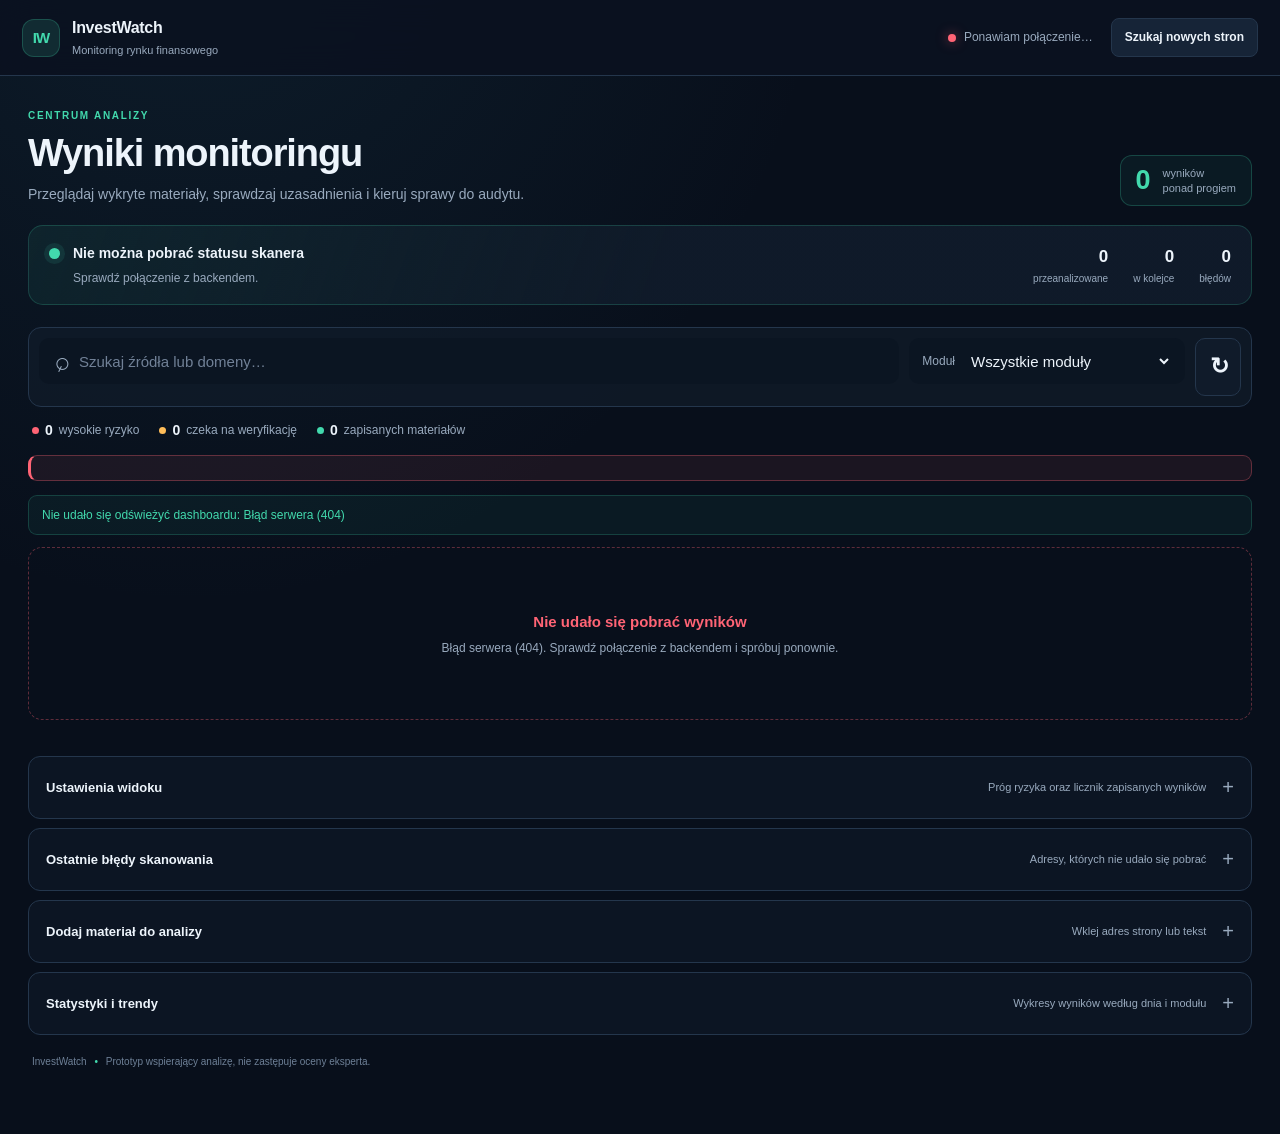
==== commit a505900b: "save" ====
--- a/frontend-dashboard/public/index.html
+++ b/frontend-dashboard/public/index.html
@@ -5,7 +5,7 @@
   <meta name="viewport" content="width=device-width,initial-scale=1">
   <meta name="theme-color" content="#0b1220">
   <title>InvestWatch — Wyniki monitoringu</title>
-  <link rel="stylesheet" href="style.css?v=20261122-3">
+  <link rel="stylesheet" href="style.css?v=20261122-4">
   <script src="chart.umd.js"></script>
 </head>
 <body>
@@ -15,7 +15,7 @@
       <span><b>InvestWatch</b><small>Monitoring rynku finansowego</small></span>
     </a>
     <div class="topbar-actions">
-      <span class="status-badge" id="connStatus"><i></i> Łączenie…</span>
+      <span class="status-badge" id="connStatus"><i></i> Łączenie z systemem…</span>
       <button class="btn-secondary" id="discoverBtn" type="button">Szukaj nowych stron</button>
     </div>
   </header>
@@ -31,6 +31,11 @@
         <div class="result-total"><b id="statTotal">0</b><span>wyników<br>ponad progiem</span></div>
       </div>
 
+      <section class="scanner-overview" aria-label="Status skanera">
+        <div class="scanner-indicator"><span class="pulse-dot"></span><div><b id="crawlerState">Łączenie ze skanerem…</b><small id="currentPage">Pobieram aktualny status pracy.</small></div></div>
+        <div class="scanner-counts"><span><b id="pagesAnalyzed">0</b><small>przeanalizowane</small></span><span><b id="pagesQueued">0</b><small>w kolejce</small></span><span><b id="pagesFailed">0</b><small>błędów</small></span></div>
+      </section>
+
       <div class="filterbar">
         <label class="search-field"><span aria-hidden="true">⌕</span><input id="sourceFilter" placeholder="Szukaj źródła lub domeny…" autocomplete="off"></label>
         <label class="select-field"><span>Moduł</span><select id="moduleFilter">
@@ -43,13 +48,12 @@
       </div>
       <div class="quick-stats">
         <span><i class="dot dot-red"></i><b id="statHigh">0</b> wysokie ryzyko</span>
-        <span><i class="dot dot-amber"></i><b id="statReview">0</b> do weryfikacji</span>
-        <span id="scanSummary"><i class="dot dot-green"></i><b id="pagesAnalyzed">0</b> skanów zakończonych</span>
-        <span class="scan-queue">Kolejka <b id="pagesQueued">0</b></span>
+        <span><i class="dot dot-amber"></i><b id="statReview">0</b> czeka na weryfikację</span>
+        <span><i class="dot dot-green"></i><b id="findingsSaved">0</b> zapisanych materiałów</span>
       </div>
 
       <div id="liveAlertBox" class="alert-box"></div>
-      <div id="scanStatusBox" class="inline-message" aria-live="polite"></div>
+      <div id="scanStatusBox" class="inline-message" role="status" aria-live="polite"></div>
       <div id="findingsRows" class="result-list" aria-live="polite">
         <div class="empty-state">Ładowanie wyników…</div>
       </div>
@@ -63,8 +67,8 @@
           <input id="threshold" type="range" min="0" max="1" step="0.05" value="0.70">
           <p class="muted-note">Wyniki poniżej progu są ukryte.</p>
           <div class="stats-grid">
-            <div class="stat-item"><b id="findingsSaved">0</b><span>Unikalne zapisane treści</span></div>
-            <div class="stat-item"><b id="pagesFailed">0</b><span>Błędy pobierania</span></div>
+            <div class="stat-item"><b id="findingsSavedDetail">0</b><span>Unikalne zapisane treści</span></div>
+            <div class="stat-item"><b id="pagesFailedDetail">0</b><span>Błędy pobierania</span></div>
             <div class="stat-item"><b id="statFp">—</b><span>Odrzucone wyniki ponad progiem</span></div>
             <div class="stat-item"><b id="statFn">—</b><span>Potwierdzone wyniki poniżej progu</span></div>
             <div class="stat-item"><b id="statPrecision">—</b><span>Precyzja w ocenionych wynikach</span></div>
@@ -75,8 +79,8 @@
       </details>
 
       <details class="tool-panel">
-        <summary><span>Skaner i kolejka</span><small id="crawlerState">Sprawdzam status…</small></summary>
-        <div class="tool-content"><div id="currentPage" class="current-page"></div><div id="crawlerFailures" class="crawler-failures"></div></div>
+        <summary><span>Ostatnie błędy skanowania</span><small>Adresy, których nie udało się pobrać</small></summary>
+        <div class="tool-content"><div id="crawlerFailures" class="crawler-failures"></div></div>
       </details>
 
       <details class="tool-panel">
@@ -95,6 +99,6 @@
       <footer>InvestWatch <span>•</span> Prototyp wspierający analizę, nie zastępuje oceny eksperta.</footer>
     </aside>
   </main>
-  <script src="app.js?v=20261122-3"></script>
+  <script src="app.js?v=20261122-4"></script>
 </body>
 </html>
--- a/frontend-dashboard/public/style.css
+++ b/frontend-dashboard/public/style.css
@@ -175,3 +175,62 @@
   .tool-panel > summary small { flex-basis: 100%; order: 2; text-align: left; }
   .charts-grid { grid-template-columns: 1fr; }
 }
+
+/* Czytelniejszy pulpit: najpierw stan systemu, potem lista wykrytych materiałów. */
+:root {
+  --bg: #080f1b;
+  --panel: #101b2a;
+  --panel-raised: #162437;
+  --line: #24364c;
+  --text: #edf4fb;
+  --muted: #99aabe;
+  --accent: #42d9ad;
+}
+body { background: radial-gradient(ellipse at 15% -15%, rgba(37,91,113,.20), transparent 42%), var(--bg); }
+main { width: min(1320px, 100%); padding-top: 32px; }
+.topbar { padding-inline: max(22px, calc((100vw - 1320px)/2)); }
+.brand-mark { border: 1px solid rgba(66,217,173,.22); }
+.status-badge::before { content: ''; width: 8px; height: 8px; border-radius: 50%; background: var(--accent); box-shadow: 0 0 12px rgba(66,217,173,.6); }
+.status-badge.offline::before { background: var(--danger); box-shadow: 0 0 12px rgba(255,100,117,.5); }
+.scanner-overview { display: flex; justify-content: space-between; align-items: center; gap: 24px; margin: 0 0 22px; padding: 17px 20px; border: 1px solid rgba(66,217,173,.2); border-radius: 15px; background: linear-gradient(110deg, rgba(66,217,173,.075), rgba(16,27,42,.96) 52%); }
+.scanner-indicator { display: flex; align-items: flex-start; gap: 13px; min-width: 0; }
+.scanner-indicator > div { display: grid; gap: 4px; min-width: 0; }
+.scanner-indicator b { font-size: 14px; }
+.scanner-indicator small { color: var(--muted); font-size: 12px; overflow-wrap: anywhere; }
+.scanner-indicator small a { color: var(--accent); text-decoration: none; }
+.pulse-dot { flex: 0 0 11px; width: 11px; height: 11px; margin-top: 5px; border-radius: 50%; background: var(--accent); box-shadow: 0 0 0 5px rgba(66,217,173,.1); animation: pulse 1.8s infinite; }
+@keyframes pulse { 50% { box-shadow: 0 0 0 9px rgba(66,217,173,0); } }
+.scanner-counts { display: flex; gap: 25px; flex: 0 0 auto; }
+.scanner-counts span { display: grid; gap: 1px; text-align: right; }
+.scanner-counts b { font-size: 17px; font-variant-numeric: tabular-nums; }
+.scanner-counts small { color: var(--muted); font-size: 10px; }
+.page-heading { margin-bottom: 19px; }
+.page-heading p { max-width: 670px; }
+.result-total { border-color: rgba(66,217,173,.24); background: rgba(66,217,173,.055); }
+.filterbar { padding: 10px; border: 1px solid var(--line); border-radius: 13px; background: rgba(16,27,42,.76); }
+.search-field, .select-field { border-color: transparent; background: #0b1522; }
+.quick-stats { margin: 6px 2px 14px; gap: 20px; }
+.quick-stats b { font-size: 14px; font-variant-numeric: tabular-nums; }
+.result-list { gap: 10px; }
+.result-card { grid-template-columns: 78px minmax(0,1fr) 148px; padding: 17px 18px; border-radius: 13px; background: linear-gradient(110deg, rgba(19,33,51,.96), rgba(14,24,38,.98)); }
+.result-card:hover { border-color: #3b5c72; }
+.risk-score { min-width: 64px; height: 40px; font-size: 18px; }
+.result-reason { max-width: 900px; }
+.result-main details:not(.content-preview) { background: rgba(5,12,20,.34); }
+.audit-details[open] { padding-bottom: 12px; }
+.inline-message { line-height: 1.5; }
+.inline-message:not(:empty) { margin: 0 0 12px; padding: 10px 13px; border: 1px solid rgba(66,217,173,.2); border-radius: 9px; background: rgba(66,217,173,.055); }
+.error-state { border-color: rgba(255,100,117,.35); }
+.error-state b { color: var(--danger); }
+.no-failures { color: var(--muted); }
+.tool-panel { background: rgba(16,27,42,.58); }
+.tool-panel > summary span { font-size: 13px; }
+button:focus-visible, a:focus-visible, input:focus-visible, select:focus-visible, summary:focus-visible { outline: 2px solid var(--accent); outline-offset: 2px; }
+@media (max-width: 760px) {
+  main { padding-top: 22px; }
+  .scanner-overview { display: grid; gap: 16px; padding: 14px; }
+  .scanner-counts { justify-content: space-between; gap: 10px; padding-top: 12px; border-top: 1px solid var(--line); }
+  .scanner-counts span { text-align: left; }
+  .filterbar { padding: 8px; }
+  .result-card { grid-template-columns: 58px minmax(0,1fr); }
+}
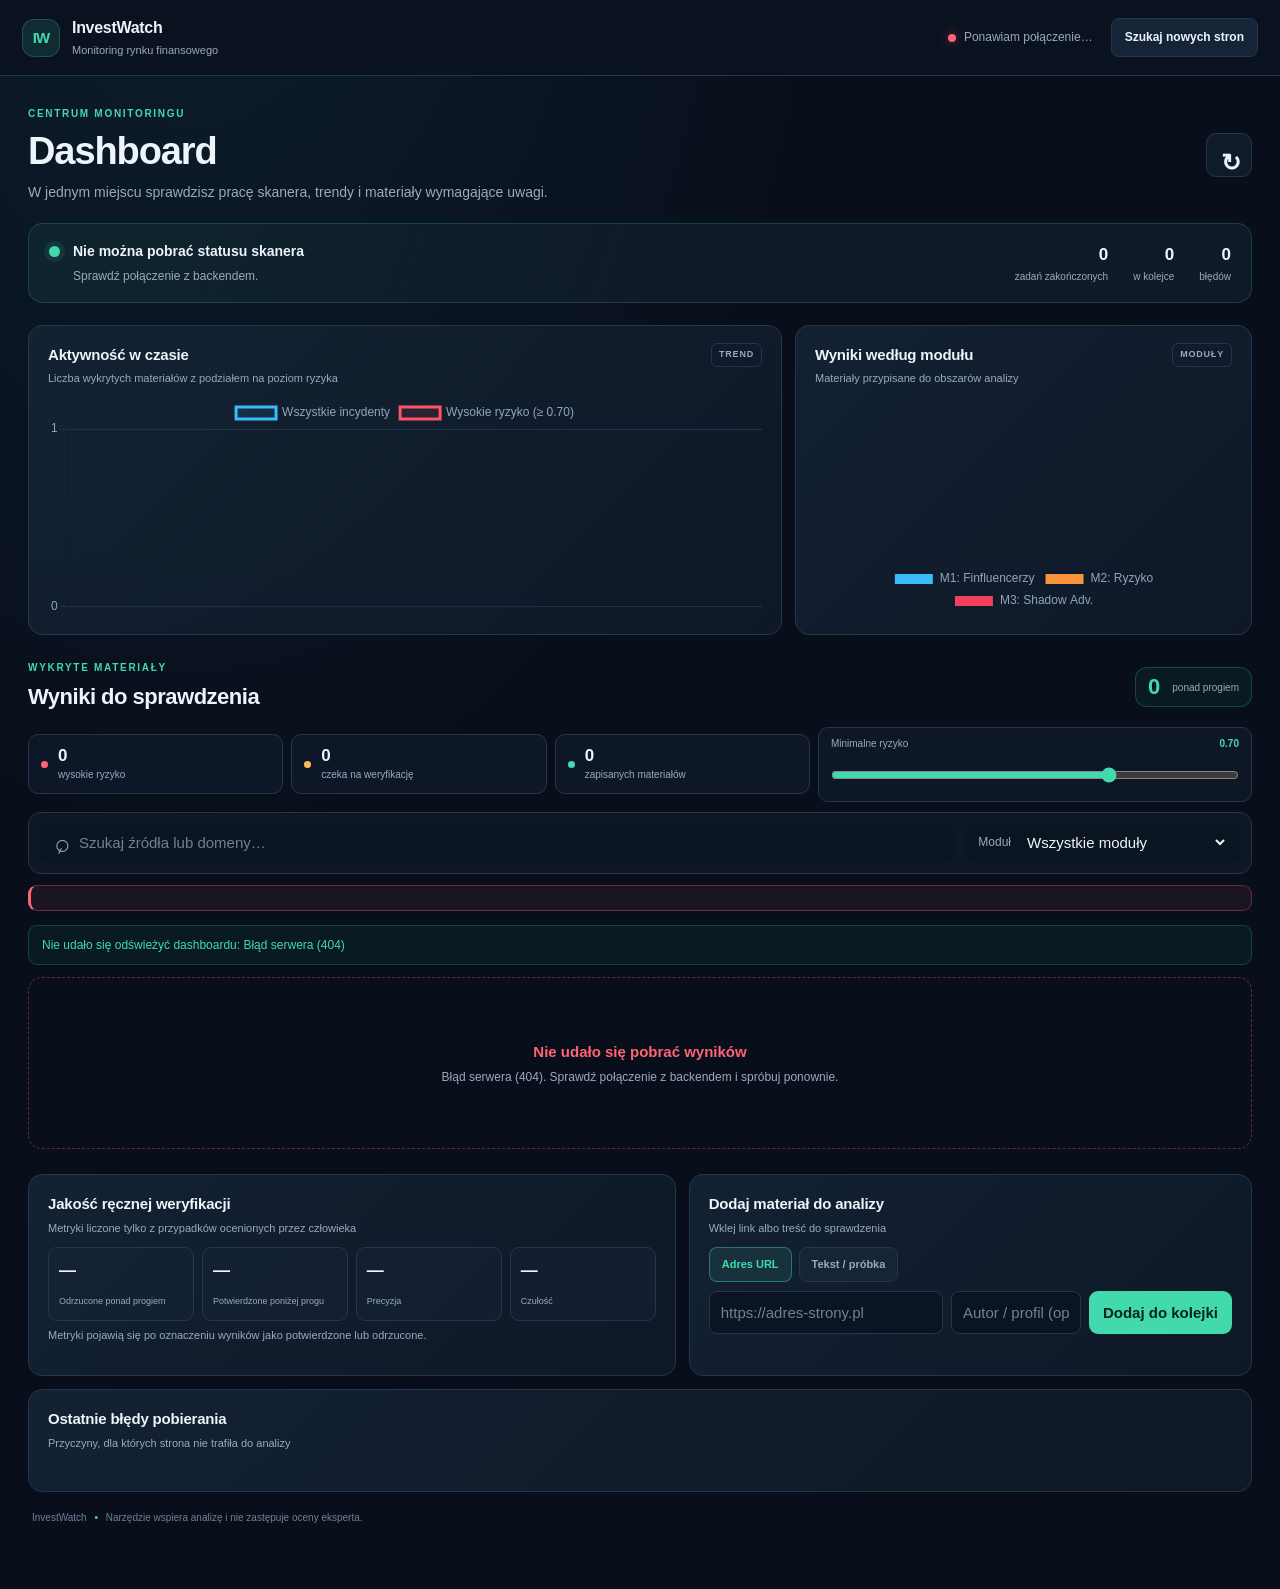
==== commit 4987e388: "save" ====
--- a/frontend-dashboard/public/index.html
+++ b/frontend-dashboard/public/index.html
@@ -4,101 +4,62 @@
   <meta charset="utf-8">
   <meta name="viewport" content="width=device-width,initial-scale=1">
   <meta name="theme-color" content="#0b1220">
-  <title>InvestWatch — Wyniki monitoringu</title>
-  <link rel="stylesheet" href="style.css?v=20261122-4">
+  <title>InvestWatch — Panel monitoringu</title>
+  <link rel="stylesheet" href="style.css?v=20261122-5">
   <script src="chart.umd.js"></script>
 </head>
 <body>
   <header class="topbar">
-    <a class="brand" href="#wyniki" aria-label="InvestWatch, przejdź do wyników">
-      <span class="brand-mark">IW</span>
-      <span><b>InvestWatch</b><small>Monitoring rynku finansowego</small></span>
-    </a>
-    <div class="topbar-actions">
-      <span class="status-badge" id="connStatus"><i></i> Łączenie z systemem…</span>
-      <button class="btn-secondary" id="discoverBtn" type="button">Szukaj nowych stron</button>
-    </div>
+    <a class="brand" href="#wyniki" aria-label="InvestWatch — strona główna"><span class="brand-mark">IW</span><span><b>InvestWatch</b><small>Monitoring rynku finansowego</small></span></a>
+    <div class="topbar-actions"><span class="status-badge" id="connStatus"><i></i> Łączenie z systemem…</span><button class="btn-secondary" id="discoverBtn" type="button">Szukaj nowych stron</button></div>
   </header>
 
-  <main>
+  <main class="dashboard">
+    <section class="page-heading">
+      <div><div class="eyebrow">CENTRUM MONITORINGU</div><h1>Dashboard</h1><p>W jednym miejscu sprawdzisz pracę skanera, trendy i materiały wymagające uwagi.</p></div>
+      <button class="icon-button refresh-large" id="refreshBtn" type="button" title="Odśwież dashboard" aria-label="Odśwież dashboard">↻</button>
+    </section>
+
+    <section class="scanner-overview" aria-label="Bieżąca praca skanera">
+      <div class="scanner-indicator"><span class="pulse-dot"></span><div><b id="crawlerState">Łączenie ze skanerem…</b><small id="currentPage">Pobieram aktualny status pracy.</small></div></div>
+      <div class="scanner-counts"><span><b id="pagesAnalyzed">0</b><small>zadań zakończonych</small></span><span><b id="pagesQueued">0</b><small>w kolejce</small></span><span><b id="pagesFailed">0</b><small>błędów</small></span></div>
+    </section>
+
+    <section class="chart-dashboard" aria-label="Wykresy monitoringu">
+      <article class="dashboard-panel trend-panel"><div class="panel-heading"><div><h2>Aktywność w czasie</h2><p>Liczba wykrytych materiałów z podziałem na poziom ryzyka</p></div><span class="panel-mark">TREND</span></div><div class="chart-wrapper"><canvas id="trendsChart"></canvas></div></article>
+      <article class="dashboard-panel module-panel"><div class="panel-heading"><div><h2>Wyniki według modułu</h2><p>Materiały przypisane do obszarów analizy</p></div><span class="panel-mark">MODUŁY</span></div><div class="chart-wrapper"><canvas id="modulesChart"></canvas></div></article>
+    </section>
+
     <section class="results-section" id="wyniki">
-      <div class="page-heading">
-        <div>
-          <div class="eyebrow">CENTRUM ANALIZY</div>
-          <h1>Wyniki monitoringu</h1>
-          <p>Przeglądaj wykryte materiały, sprawdzaj uzasadnienia i kieruj sprawy do audytu.</p>
-        </div>
-        <div class="result-total"><b id="statTotal">0</b><span>wyników<br>ponad progiem</span></div>
+      <div class="results-heading"><div><div class="eyebrow">WYKRYTE MATERIAŁY</div><h2>Wyniki do sprawdzenia</h2></div><div class="result-total"><b id="statTotal">0</b><span>ponad progiem</span></div></div>
+      <div class="stats-strip">
+        <div class="summary-stat"><i class="dot dot-red"></i><b id="statHigh">0</b><span>wysokie ryzyko</span></div>
+        <div class="summary-stat"><i class="dot dot-amber"></i><b id="statReview">0</b><span>czeka na weryfikację</span></div>
+        <div class="summary-stat"><i class="dot dot-green"></i><b id="findingsSaved">0</b><span>zapisanych materiałów</span></div>
+        <label class="threshold-control"><span>Minimalne ryzyko <b id="thresholdDisplay">0.70</b></span><input id="threshold" type="range" min="0" max="1" step="0.05" value="0.70"></label>
       </div>
-
-      <section class="scanner-overview" aria-label="Status skanera">
-        <div class="scanner-indicator"><span class="pulse-dot"></span><div><b id="crawlerState">Łączenie ze skanerem…</b><small id="currentPage">Pobieram aktualny status pracy.</small></div></div>
-        <div class="scanner-counts"><span><b id="pagesAnalyzed">0</b><small>przeanalizowane</small></span><span><b id="pagesQueued">0</b><small>w kolejce</small></span><span><b id="pagesFailed">0</b><small>błędów</small></span></div>
-      </section>
-
       <div class="filterbar">
         <label class="search-field"><span aria-hidden="true">⌕</span><input id="sourceFilter" placeholder="Szukaj źródła lub domeny…" autocomplete="off"></label>
-        <label class="select-field"><span>Moduł</span><select id="moduleFilter">
-          <option value="">Wszystkie moduły</option>
-          <option value="1">M1 · Finfluencerzy</option>
-          <option value="2">M2 · Informacja o ryzyku</option>
-          <option value="3">M3 · Shadow Advisory</option>
-        </select></label>
-        <button class="icon-button" id="refreshBtn" type="button" title="Odśwież wyniki" aria-label="Odśwież wyniki">↻</button>
+        <label class="select-field"><span>Moduł</span><select id="moduleFilter"><option value="">Wszystkie moduły</option><option value="1">M1 · Finfluencerzy</option><option value="2">M2 · Informacja o ryzyku</option><option value="3">M3 · Shadow Advisory</option></select></label>
       </div>
-      <div class="quick-stats">
-        <span><i class="dot dot-red"></i><b id="statHigh">0</b> wysokie ryzyko</span>
-        <span><i class="dot dot-amber"></i><b id="statReview">0</b> czeka na weryfikację</span>
-        <span><i class="dot dot-green"></i><b id="findingsSaved">0</b> zapisanych materiałów</span>
-      </div>
-
       <div id="liveAlertBox" class="alert-box"></div>
       <div id="scanStatusBox" class="inline-message" role="status" aria-live="polite"></div>
-      <div id="findingsRows" class="result-list" aria-live="polite">
-        <div class="empty-state">Ładowanie wyników…</div>
-      </div>
+      <div id="findingsRows" class="result-list" aria-live="polite"><div class="empty-state">Ładowanie wyników…</div></div>
     </section>
 
-    <aside class="secondary-tools">
-      <details class="tool-panel">
-        <summary><span>Ustawienia widoku</span><small>Próg ryzyka oraz licznik zapisanych wyników</small></summary>
-        <div class="tool-content">
-          <label class="threshold-label">Minimalny poziom ryzyka <b id="thresholdDisplay">0.70</b></label>
-          <input id="threshold" type="range" min="0" max="1" step="0.05" value="0.70">
-          <p class="muted-note">Wyniki poniżej progu są ukryte.</p>
-          <div class="stats-grid">
-            <div class="stat-item"><b id="findingsSavedDetail">0</b><span>Unikalne zapisane treści</span></div>
-            <div class="stat-item"><b id="pagesFailedDetail">0</b><span>Błędy pobierania</span></div>
-            <div class="stat-item"><b id="statFp">—</b><span>Odrzucone wyniki ponad progiem</span></div>
-            <div class="stat-item"><b id="statFn">—</b><span>Potwierdzone wyniki poniżej progu</span></div>
-            <div class="stat-item"><b id="statPrecision">—</b><span>Precyzja w ocenionych wynikach</span></div>
-            <div class="stat-item"><b id="statRecall">—</b><span>Czułość w ocenionych wynikach</span></div>
-          </div>
-          <p class="muted-note" id="reviewedSampleCount">Metryki pojawią się po oznaczeniu wyników jako potwierdzone lub odrzucone.</p>
-        </div>
-      </details>
-
-      <details class="tool-panel">
-        <summary><span>Ostatnie błędy skanowania</span><small>Adresy, których nie udało się pobrać</small></summary>
-        <div class="tool-content"><div id="crawlerFailures" class="crawler-failures"></div></div>
-      </details>
-
-      <details class="tool-panel">
-        <summary><span>Dodaj materiał do analizy</span><small>Wklej adres strony lub tekst</small></summary>
-        <div class="tool-content">
-          <div class="tab-nav"><button class="tab-btn active" id="tabUrlBtn" type="button">Adres URL</button><button class="tab-btn" id="tabTextBtn" type="button">Tekst / próbka</button></div>
-          <div id="tabUrlContent"><form id="urlScanForm" class="scan-form"><input id="scanUrl" type="url" placeholder="https://adres-strony.pl" required><input id="scanAuthor" placeholder="Autor / profil (opcjonalnie)"><button type="submit">Dodaj do kolejki</button></form></div>
-          <div id="tabTextContent" style="display:none"><textarea id="directText" rows="4" placeholder="Wklej treść posta, oferty lub materiału…"></textarea><div class="scan-form"><input id="directAuthor" placeholder="Autor / konto (opcjonalnie)"><button id="directScanBtn" type="button">Analizuj tekst</button></div><div class="sample-buttons"><button type="button" class="sample-btn" id="sampleM1">Próbka M1</button><button type="button" class="sample-btn" id="sampleM2">Próbka M2</button><button type="button" class="sample-btn" id="sampleM3">Próbka M3</button><button type="button" class="sample-btn" id="sampleOk">Próbka zgodna</button></div></div>
-        </div>
-      </details>
-
-      <details class="tool-panel">
-        <summary><span>Statystyki i trendy</span><small>Wykresy wyników według dnia i modułu</small></summary>
-        <div class="tool-content charts-grid"><div><h3>Incydenty w czasie</h3><div class="chart-wrapper"><canvas id="trendsChart"></canvas></div></div><div><h3>Wyniki według modułu</h3><div class="chart-wrapper"><canvas id="modulesChart"></canvas></div></div></div>
-      </details>
-      <footer>InvestWatch <span>•</span> Prototyp wspierający analizę, nie zastępuje oceny eksperta.</footer>
-    </aside>
+    <section class="lower-dashboard" aria-label="Narzędzia i informacje dodatkowe">
+      <article class="dashboard-panel review-panel"><div class="panel-heading"><div><h2>Jakość ręcznej weryfikacji</h2><p>Metryki liczone tylko z przypadków ocenionych przez człowieka</p></div></div>
+        <div class="stats-grid"><div class="stat-item"><b id="statFp">—</b><span>Odrzucone ponad progiem</span></div><div class="stat-item"><b id="statFn">—</b><span>Potwierdzone poniżej progu</span></div><div class="stat-item"><b id="statPrecision">—</b><span>Precyzja</span></div><div class="stat-item"><b id="statRecall">—</b><span>Czułość</span></div></div><p class="muted-note" id="reviewedSampleCount">Metryki pojawią się po oznaczeniu wyników jako potwierdzone lub odrzucone.</p>
+      </article>
+      <article class="dashboard-panel manual-panel"><div class="panel-heading"><div><h2>Dodaj materiał do analizy</h2><p>Wklej link albo treść do sprawdzenia</p></div></div>
+        <div class="tab-nav"><button class="tab-btn active" id="tabUrlBtn" type="button">Adres URL</button><button class="tab-btn" id="tabTextBtn" type="button">Tekst / próbka</button></div>
+        <div id="tabUrlContent"><form id="urlScanForm" class="scan-form"><input id="scanUrl" type="url" placeholder="https://adres-strony.pl" required><input id="scanAuthor" placeholder="Autor / profil (opcjonalnie)"><button type="submit">Dodaj do kolejki</button></form></div>
+        <div id="tabTextContent" style="display:none"><textarea id="directText" rows="4" placeholder="Wklej treść posta, oferty lub materiału…"></textarea><div class="scan-form"><input id="directAuthor" placeholder="Autor / konto (opcjonalnie)"><button id="directScanBtn" type="button">Analizuj tekst</button></div><div class="sample-buttons"><button type="button" class="sample-btn" id="sampleM1">Próbka M1</button><button type="button" class="sample-btn" id="sampleM2">Próbka M2</button><button type="button" class="sample-btn" id="sampleM3">Próbka M3</button><button type="button" class="sample-btn" id="sampleOk">Próbka zgodna</button></div></div>
+      </article>
+      <article class="dashboard-panel errors-panel"><div class="panel-heading"><div><h2>Ostatnie błędy pobierania</h2><p>Przyczyny, dla których strona nie trafiła do analizy</p></div></div><div id="crawlerFailures" class="crawler-failures"></div></article>
+    </section>
+    <footer>InvestWatch <span>•</span> Narzędzie wspiera analizę i nie zastępuje oceny eksperta.</footer>
   </main>
-  <script src="app.js?v=20261122-4"></script>
+  <script src="app.js?v=20261122-5"></script>
 </body>
 </html>
--- a/frontend-dashboard/public/style.css
+++ b/frontend-dashboard/public/style.css
@@ -176,6 +176,86 @@
   .charts-grid { grid-template-columns: 1fr; }
 }
 
+/* Układ dashboardu z wykresami stale widocznymi nad listą wyników. */
+.dashboard { width: min(1440px, 100%); padding-top: 30px; }
+.dashboard .page-heading { align-items: center; margin-bottom: 19px; }
+.dashboard .page-heading p { max-width: 720px; }
+.refresh-large { height: 44px; font-size: 24px; }
+.scanner-overview { display: flex; justify-content: space-between; align-items: center; gap: 24px; margin: 0 0 18px; padding: 15px 19px; border: 1px solid rgba(68,223,178,.22); border-radius: 14px; background: linear-gradient(110deg, rgba(68,223,178,.075), rgba(17,27,43,.96) 55%); }
+.scanner-indicator { display: flex; align-items: flex-start; gap: 13px; min-width: 0; }
+.scanner-indicator > div { display: grid; gap: 3px; min-width: 0; }
+.scanner-indicator b { font-size: 13px; }
+.scanner-indicator small { color: var(--muted); font-size: 11px; overflow-wrap: anywhere; }
+.scanner-indicator small a { color: var(--accent); text-decoration: none; }
+.pulse-dot { flex: 0 0 10px; width: 10px; height: 10px; margin-top: 4px; border-radius: 50%; background: var(--accent); box-shadow: 0 0 0 5px rgba(68,223,178,.1); animation: pulse 1.8s infinite; }
+@keyframes pulse { 50% { box-shadow: 0 0 0 9px rgba(68,223,178,0); } }
+.scanner-counts { display: flex; flex: 0 0 auto; gap: 25px; }
+.scanner-counts span { display: grid; gap: 1px; text-align: right; }
+.scanner-counts b { font-size: 16px; font-variant-numeric: tabular-nums; }
+.scanner-counts small { color: var(--muted); font-size: 10px; }
+.chart-dashboard { display: grid; grid-template-columns: minmax(0,1.65fr) minmax(280px,1fr); gap: 13px; margin-bottom: 25px; }
+.dashboard-panel { min-width: 0; padding: 17px 19px; border: 1px solid var(--line); border-radius: 14px; background: linear-gradient(135deg, rgba(20,34,52,.97), rgba(14,24,38,.98)); }
+.panel-heading { display: flex; justify-content: space-between; align-items: flex-start; gap: 12px; margin-bottom: 10px; }
+.panel-heading h2 { margin: 0; font-size: 15px; letter-spacing: -.2px; }
+.panel-heading p { margin: 4px 0 0; color: var(--muted); font-size: 11px; }
+.panel-mark { padding: 4px 7px; border: 1px solid var(--line); border-radius: 6px; color: var(--muted); font-size: 9px; font-weight: 750; letter-spacing: .8px; }
+.chart-dashboard .chart-wrapper { height: 220px; }
+.results-section { min-height: 0; }
+.results-heading { display: flex; justify-content: space-between; align-items: center; gap: 16px; margin-bottom: 13px; }
+.results-heading h2 { margin: 0; font-size: 22px; letter-spacing: -.5px; }
+.results-heading .eyebrow { margin-bottom: 4px; }
+.result-total { padding: 8px 12px; }
+.result-total b { font-size: 22px; }
+.result-total span { font-size: 10px; }
+.stats-strip { display: grid; grid-template-columns: repeat(3,minmax(120px,1fr)) minmax(220px,1.7fr); align-items: center; gap: 8px; margin-bottom: 10px; }
+.summary-stat { min-height: 60px; display: grid; grid-template-columns: 8px auto; grid-template-rows: auto auto; align-content: center; column-gap: 9px; padding: 9px 12px; border: 1px solid var(--line); border-radius: 10px; background: rgba(17,27,43,.72); }
+.summary-stat .dot { grid-row: 1 / 3; align-self: center; }
+.summary-stat b { font-size: 17px; line-height: 1.2; }
+.summary-stat span { color: var(--muted); font-size: 10px; }
+.threshold-control { display: grid; gap: 5px; min-height: 60px; align-content: center; padding: 8px 12px; border: 1px solid var(--line); border-radius: 10px; background: rgba(17,27,43,.72); }
+.threshold-control > span { display: flex; justify-content: space-between; color: var(--muted); font-size: 10px; }
+.threshold-control b { color: var(--accent); }
+.threshold-control input { width: 100%; margin: 0; }
+.filterbar { margin-bottom: 11px; padding: 8px; border: 1px solid var(--line); border-radius: 11px; background: rgba(17,27,43,.65); }
+.filterbar .search-field, .filterbar .select-field { height: 40px; }
+.quick-stats, .secondary-tools { display: none; }
+.lower-dashboard { display: grid; grid-template-columns: minmax(0,1.15fr) minmax(0,1fr); gap: 13px; margin-top: 25px; }
+.review-panel .stats-grid { grid-template-columns: repeat(4,minmax(0,1fr)); }
+.review-panel .stat-item { padding: 10px; }
+.review-panel .stat-item b { font-size: 17px; }
+.review-panel .stat-item span { font-size: 9px; }
+.manual-panel .tab-nav { padding-top: 0; }
+.manual-panel .scan-form { padding-top: 9px; }
+.manual-panel .scan-form input { min-width: 130px; }
+.errors-panel { grid-column: 1 / -1; }
+.crawler-failures { grid-template-columns: repeat(2,minmax(0,1fr)); }
+.crawler-failures > b, .no-failures { grid-column: 1 / -1; }
+.no-failures { color: var(--muted); font-size: 11px; }
+.error-state { border-color: rgba(255,100,117,.35); }
+.error-state b { color: var(--danger); }
+.inline-message:not(:empty) { margin-bottom: 10px; padding: 9px 12px; border: 1px solid rgba(68,223,178,.2); border-radius: 9px; background: rgba(68,223,178,.055); }
+.lower-dashboard + footer { padding-top: 18px; }
+@media (max-width: 900px) {
+  .dashboard { padding-top: 23px; }
+  .chart-dashboard { grid-template-columns: 1fr; }
+  .chart-dashboard .chart-wrapper { height: 205px; }
+  .lower-dashboard { grid-template-columns: 1fr; }
+  .errors-panel { grid-column: auto; }
+  .stats-strip { grid-template-columns: repeat(2,minmax(0,1fr)); }
+}
+@media (max-width: 600px) {
+  .scanner-overview { display: grid; gap: 13px; padding: 13px; }
+  .scanner-counts { justify-content: space-between; gap: 8px; padding-top: 11px; border-top: 1px solid var(--line); }
+  .scanner-counts span { text-align: left; }
+  .stats-strip { grid-template-columns: repeat(2,minmax(0,1fr)); }
+  .summary-stat { padding-inline: 9px; }
+  .threshold-control { grid-column: 1 / -1; }
+  .results-heading h2 { font-size: 19px; }
+  .crawler-failures { grid-template-columns: 1fr; }
+  .review-panel .stats-grid { grid-template-columns: repeat(2,minmax(0,1fr)); }
+  .filterbar { flex-wrap: wrap; }
+}
+
 /* Czytelniejszy pulpit: najpierw stan systemu, potem lista wykrytych materiałów. */
 :root {
   --bg: #080f1b;
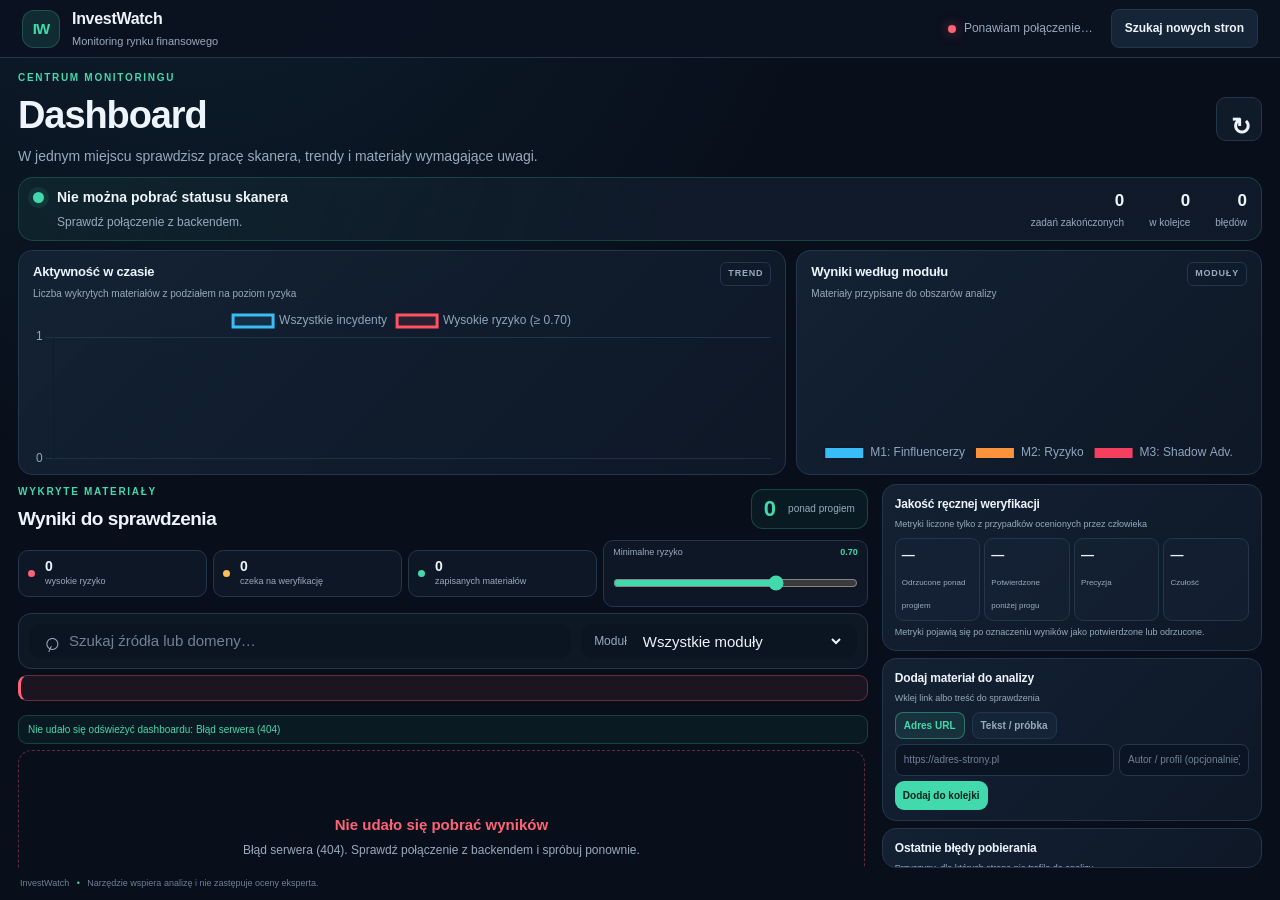
==== commit 2abfa646: "save" ====
--- a/frontend-dashboard/public/index.html
+++ b/frontend-dashboard/public/index.html
@@ -5,7 +5,7 @@
   <meta name="viewport" content="width=device-width,initial-scale=1">
   <meta name="theme-color" content="#0b1220">
   <title>InvestWatch — Panel monitoringu</title>
-  <link rel="stylesheet" href="style.css?v=20261122-5">
+  <link rel="stylesheet" href="style.css?v=20261122-6">
   <script src="chart.umd.js"></script>
 </head>
 <body>
--- a/frontend-dashboard/public/style.css
+++ b/frontend-dashboard/public/style.css
@@ -256,6 +256,74 @@
   .filterbar { flex-wrap: wrap; }
 }
 
+/* Pełnoekranowy pulpit: wykorzystuje szerokość i wysokość okna bez pustych boków. */
+@media (min-width: 901px) and (min-height: 650px) {
+  html, body { width: 100%; height: 100%; overflow: hidden; }
+  .topbar { height: 58px; padding-inline: 22px; }
+  .dashboard {
+    width: 100%; height: calc(100dvh - 58px); max-width: none; margin: 0;
+    padding: 12px 18px 9px; overflow: hidden;
+    display: grid; grid-template-columns: minmax(0, 1.9fr) minmax(310px, .85fr);
+    grid-template-rows: auto auto minmax(170px, 25dvh) minmax(0, 1fr) auto;
+    grid-template-areas: "heading heading" "scanner scanner" "charts charts" "results tools" "footer footer";
+    gap: 9px 14px;
+  }
+  .dashboard > .page-heading { grid-area: heading; min-height: 48px; margin: 0; }
+  .dashboard > .scanner-overview { grid-area: scanner; min-height: 52px; margin: 0; padding: 9px 14px; }
+  .dashboard > .chart-dashboard { grid-area: charts; min-height: 0; height: 100%; margin: 0; gap: 10px; }
+  .dashboard > .chart-dashboard > .dashboard-panel { min-height: 0; padding: 11px 14px 8px; }
+  .chart-dashboard .panel-heading { margin-bottom: 3px; }
+  .chart-dashboard .panel-heading h2 { font-size: 13px; }
+  .chart-dashboard .panel-heading p { font-size: 10px; }
+  .chart-dashboard .chart-wrapper { height: calc(100% - 40px); min-height: 115px; }
+  .dashboard > .results-section { grid-area: results; min-width: 0; min-height: 0; height: 100%; display: flex; flex-direction: column; overflow: hidden; }
+  .results-heading { flex: 0 0 auto; margin-bottom: 7px; }
+  .results-heading h2 { font-size: 19px; }
+  .stats-strip { flex: 0 0 auto; grid-template-columns: repeat(3,minmax(90px,1fr)) minmax(170px,1.4fr); gap: 6px; margin-bottom: 6px; }
+  .summary-stat, .threshold-control { min-height: 47px; padding: 5px 9px; }
+  .summary-stat b { font-size: 14px; }
+  .summary-stat span, .threshold-control > span { font-size: 9px; }
+  .filterbar { flex: 0 0 auto; margin-bottom: 6px; }
+  .filterbar .search-field, .filterbar .select-field { height: 34px; }
+  .dashboard > .results-section > .inline-message:not(:empty), .dashboard > .results-section > .alert-box:not(:empty) { flex: 0 0 auto; margin-bottom: 6px; padding: 6px 9px; font-size: 10px; }
+  .dashboard > .results-section > .result-list { min-height: 0; flex: 1 1 auto; overflow-y: auto; align-content: start; padding-right: 3px; }
+  .result-card { grid-template-columns: 62px minmax(0,1fr) 120px; gap: 10px; padding: 11px 12px; }
+  .result-card:hover { transform: none; }
+  .risk-score { min-width: 54px; height: 34px; font-size: 15px; }
+  .result-reason { font-size: 11px; }
+  .module-list { margin: 5px 0; }
+  .dashboard > .lower-dashboard { grid-area: tools; min-width: 0; min-height: 0; height: 100%; margin: 0; display: grid; grid-template-columns: minmax(0,1fr); grid-template-rows: auto auto minmax(0,1fr); gap: 7px; overflow: hidden; }
+  .lower-dashboard > .dashboard-panel { min-height: 0; padding: 10px 12px; overflow: auto; }
+  .lower-dashboard .panel-heading { margin-bottom: 6px; }
+  .lower-dashboard .panel-heading h2 { font-size: 12px; }
+  .lower-dashboard .panel-heading p { font-size: 9px; }
+  .lower-dashboard .review-panel .stats-grid { grid-template-columns: repeat(4,minmax(0,1fr)); gap: 4px; }
+  .lower-dashboard .review-panel .stat-item { padding: 6px; }
+  .lower-dashboard .review-panel .stat-item b { font-size: 13px; }
+  .lower-dashboard .review-panel .stat-item span { font-size: 8px; }
+  .lower-dashboard .review-panel .muted-note { margin: 5px 0 0; font-size: 9px; }
+  .lower-dashboard .manual-panel .scan-form { gap: 5px; padding-top: 5px; }
+  .lower-dashboard .manual-panel input, .lower-dashboard .manual-panel button { padding: 7px 8px; font-size: 10px; }
+  .lower-dashboard .manual-panel .tab-nav { padding: 0; }
+  .lower-dashboard .manual-panel .tab-btn { padding: 5px 8px; }
+  .lower-dashboard .manual-panel textarea { margin-top: 6px; }
+  .lower-dashboard .manual-panel .sample-buttons { margin-top: 5px; }
+  .lower-dashboard .crawler-failures { grid-template-columns: 1fr; gap: 4px; padding-top: 0; font-size: 9px; }
+  .lower-dashboard .crawler-failure { padding: 5px 7px; }
+  .dashboard > footer { grid-area: footer; padding: 0 2px; font-size: 9px; }
+}
+@media (min-width: 901px) and (max-height: 760px) {
+  .dashboard { grid-template-rows: auto auto minmax(145px, 22dvh) minmax(0,1fr) auto; gap: 6px 10px; padding: 8px 12px 5px; }
+  .dashboard > .scanner-overview { min-height: 44px; padding-block: 6px; }
+  .scanner-counts { gap: 14px; }
+  .chart-dashboard .chart-wrapper { min-height: 95px; }
+  .result-card { padding-block: 8px; }
+}
+@media (max-width: 900px), (max-height: 649px) {
+  html, body { height: auto; min-height: 100%; overflow: auto; }
+  .dashboard { width: 100%; max-width: none; padding-inline: clamp(12px, 2vw, 22px); }
+}
+
 /* Czytelniejszy pulpit: najpierw stan systemu, potem lista wykrytych materiałów. */
 :root {
   --bg: #080f1b;
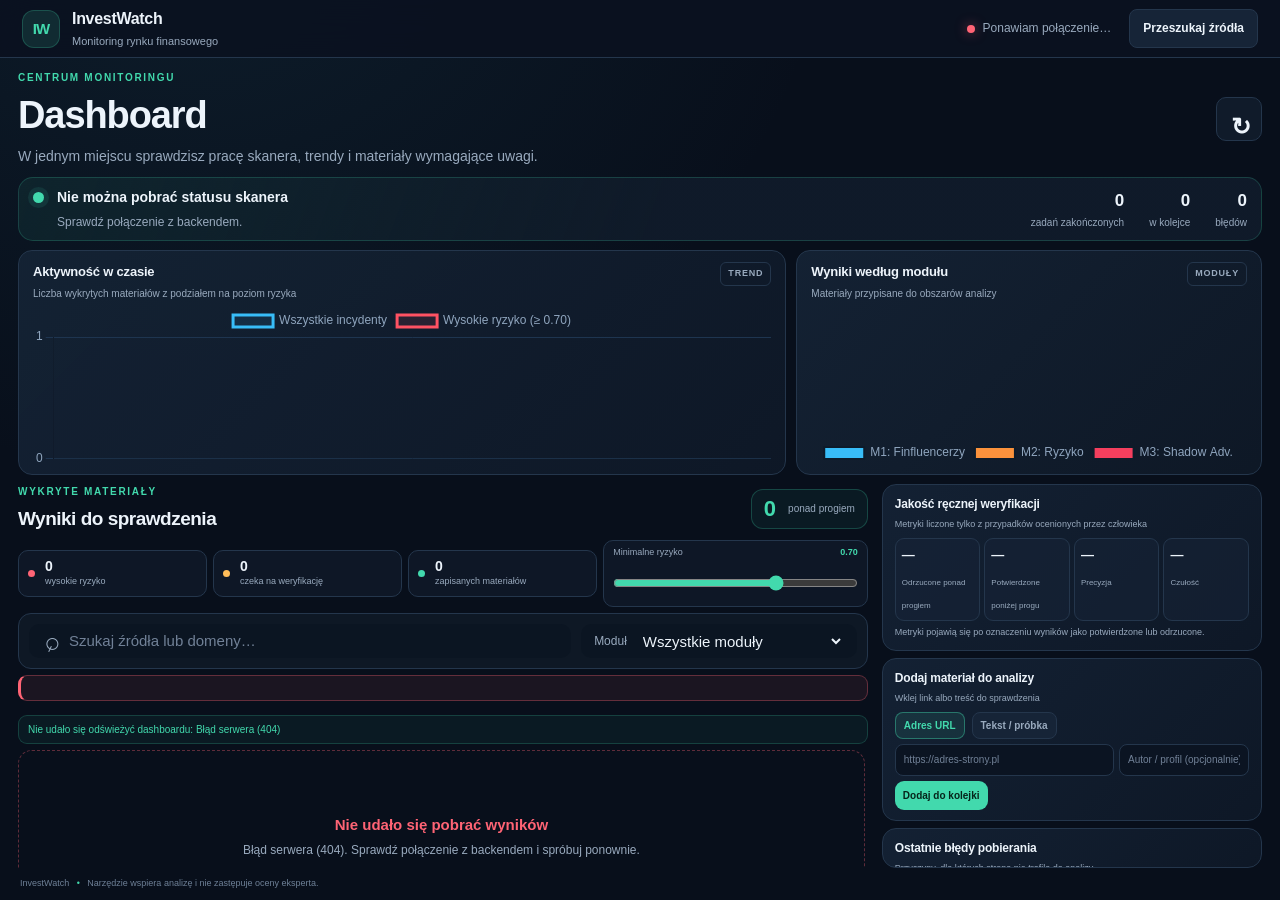
==== commit 1b83d61d: "save" ====
--- a/frontend-dashboard/public/index.html
+++ b/frontend-dashboard/public/index.html
@@ -11,7 +11,7 @@
 <body>
   <header class="topbar">
     <a class="brand" href="#wyniki" aria-label="InvestWatch — strona główna"><span class="brand-mark">IW</span><span><b>InvestWatch</b><small>Monitoring rynku finansowego</small></span></a>
-    <div class="topbar-actions"><span class="status-badge" id="connStatus"><i></i> Łączenie z systemem…</span><button class="btn-secondary" id="discoverBtn" type="button">Szukaj nowych stron</button></div>
+    <div class="topbar-actions"><span class="status-badge" id="connStatus"><i></i> Łączenie z systemem…</span><button class="btn-secondary" id="discoverBtn" type="button">Przeszukaj źródła</button></div>
   </header>
 
   <main class="dashboard">
@@ -60,6 +60,6 @@
     </section>
     <footer>InvestWatch <span>•</span> Narzędzie wspiera analizę i nie zastępuje oceny eksperta.</footer>
   </main>
-  <script src="app.js?v=20261122-5"></script>
+  <script src="app.js?v=20261122-6"></script>
 </body>
 </html>
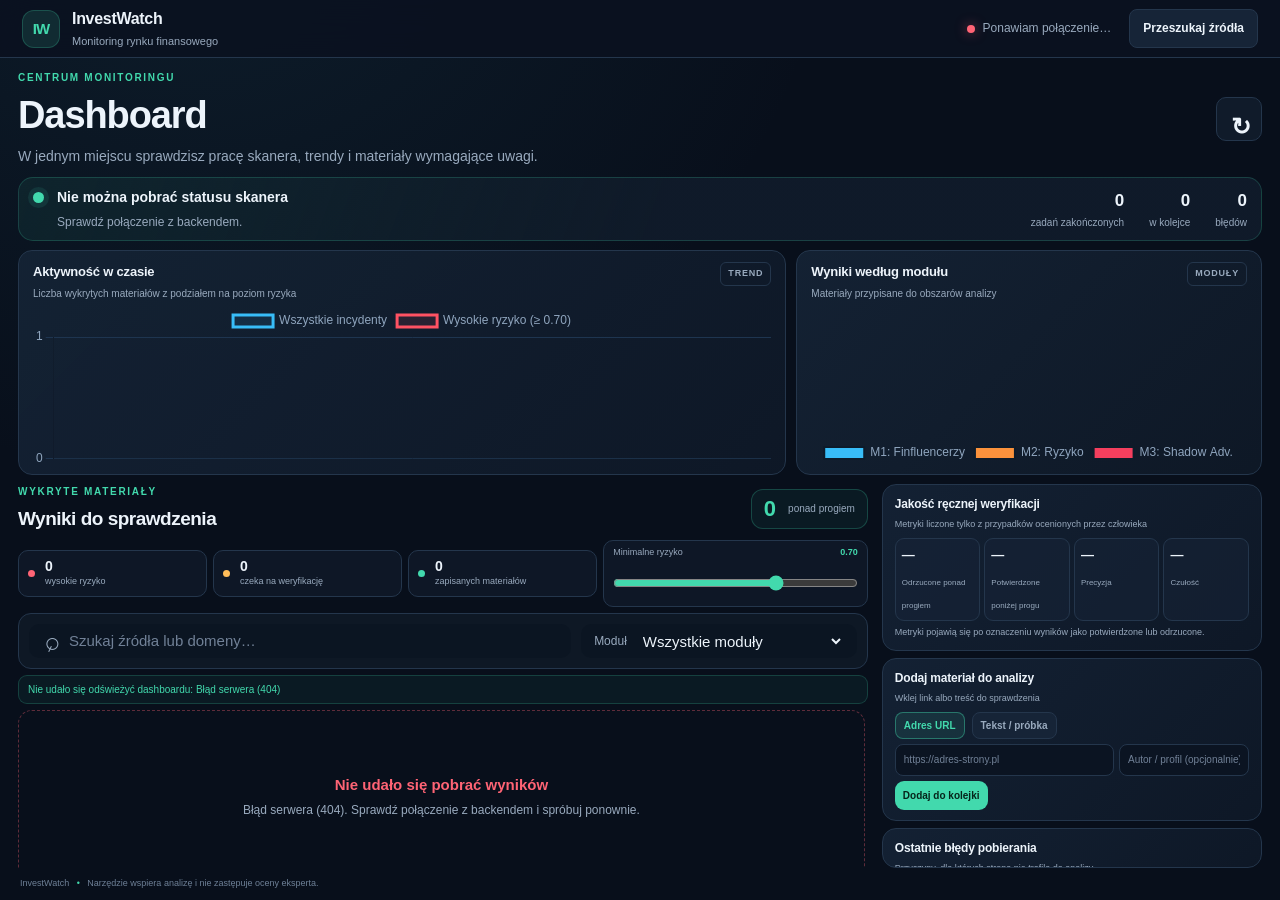
==== commit f18177c3: "save" ====
--- a/frontend-dashboard/public/index.html
+++ b/frontend-dashboard/public/index.html
@@ -5,7 +5,7 @@
   <meta name="viewport" content="width=device-width,initial-scale=1">
   <meta name="theme-color" content="#0b1220">
   <title>InvestWatch — Panel monitoringu</title>
-  <link rel="stylesheet" href="style.css?v=20261122-6">
+  <link rel="stylesheet" href="style.css?v=20261122-7">
   <script src="chart.umd.js"></script>
 </head>
 <body>
--- a/frontend-dashboard/public/style.css
+++ b/frontend-dashboard/public/style.css
@@ -104,6 +104,7 @@
 .inline-message { min-height: 0; color: var(--accent); font-size: 12px; }
 .inline-message:not(:empty) { margin: -3px 0 11px; }
 .alert-box { margin: 0 0 14px; padding: 12px 15px; border: 1px solid rgba(255,100,117,.32); border-left: 3px solid var(--danger); border-radius: 9px; background: rgba(255,100,117,.08); color: var(--text); font-size: 13px; }
+.alert-box:empty { display: none; }
 .secondary-tools { display: grid; gap: 9px; margin-top: 36px; }
 .tool-panel { border: 1px solid var(--line); border-radius: 12px; background: rgba(17,27,43,.65); }
 .tool-panel > summary { display: flex; justify-content: space-between; align-items: center; gap: 16px; padding: 15px 17px; cursor: pointer; list-style: none; }
